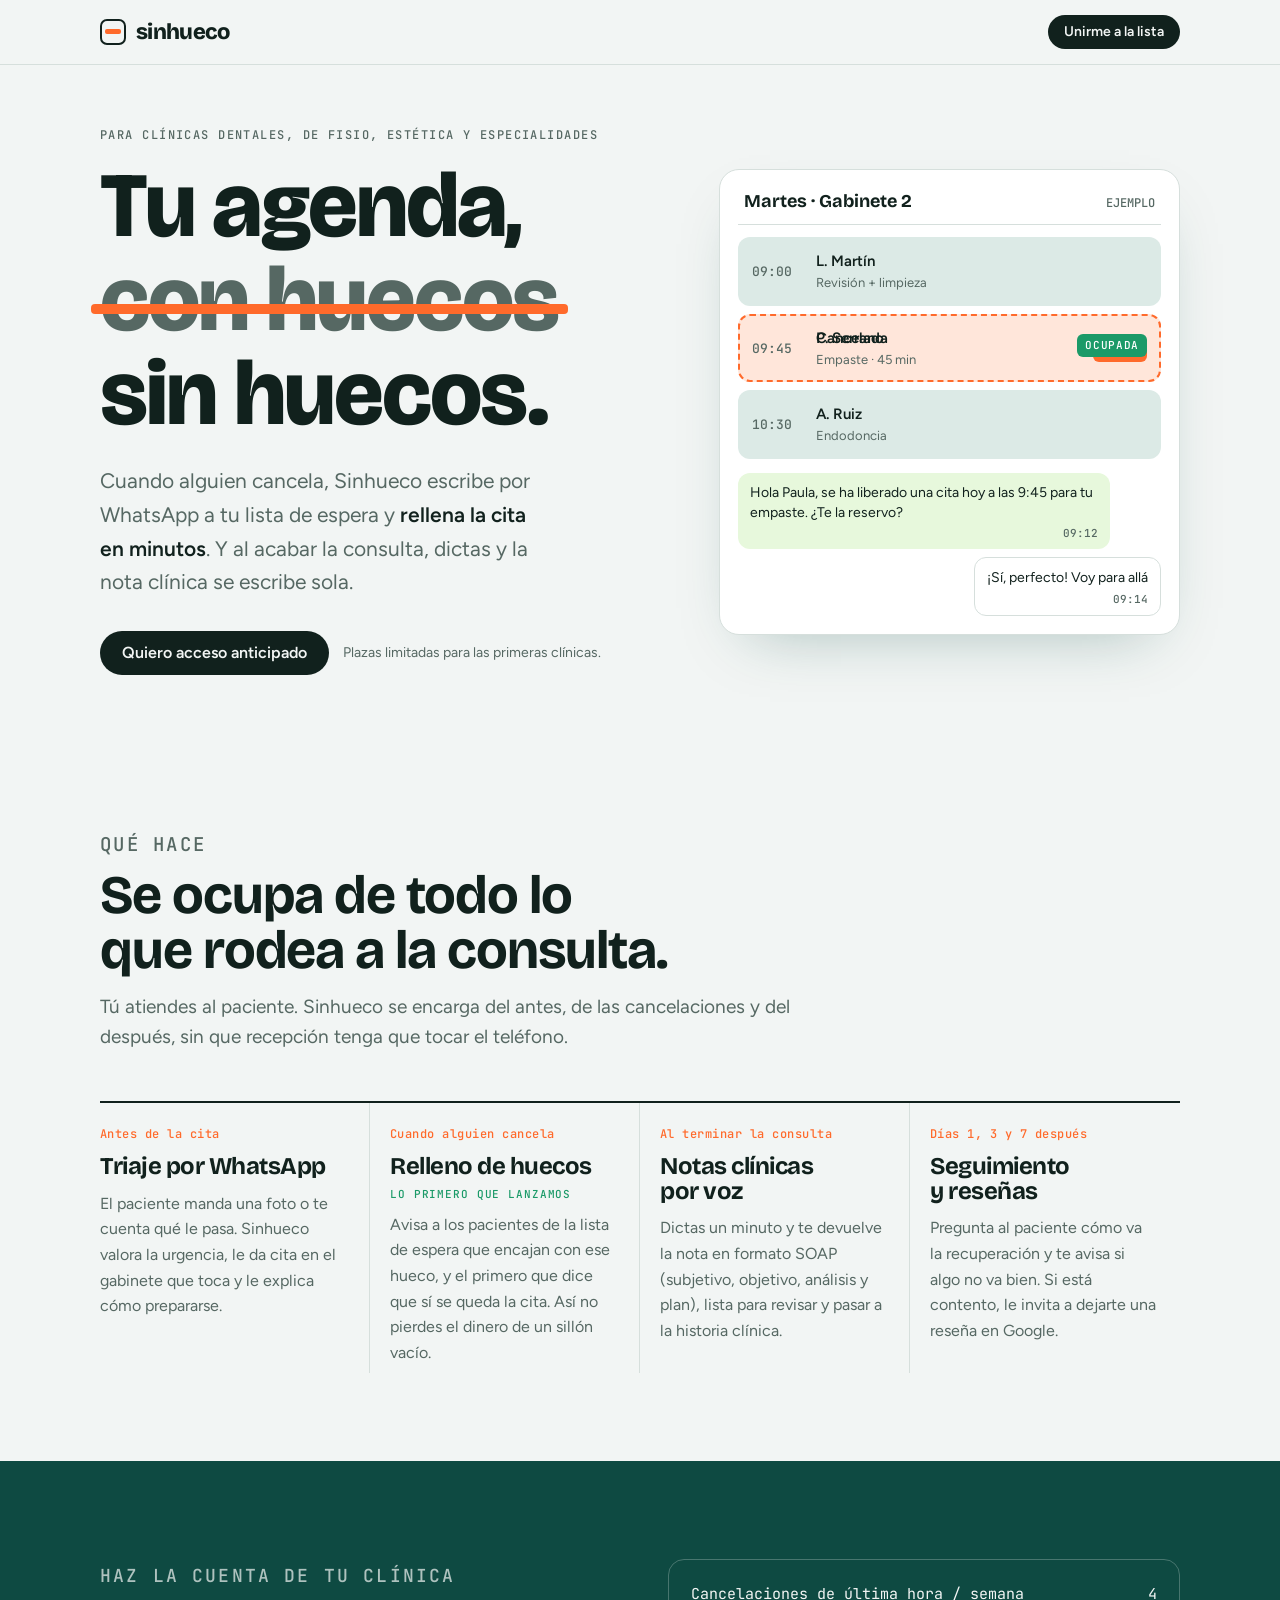
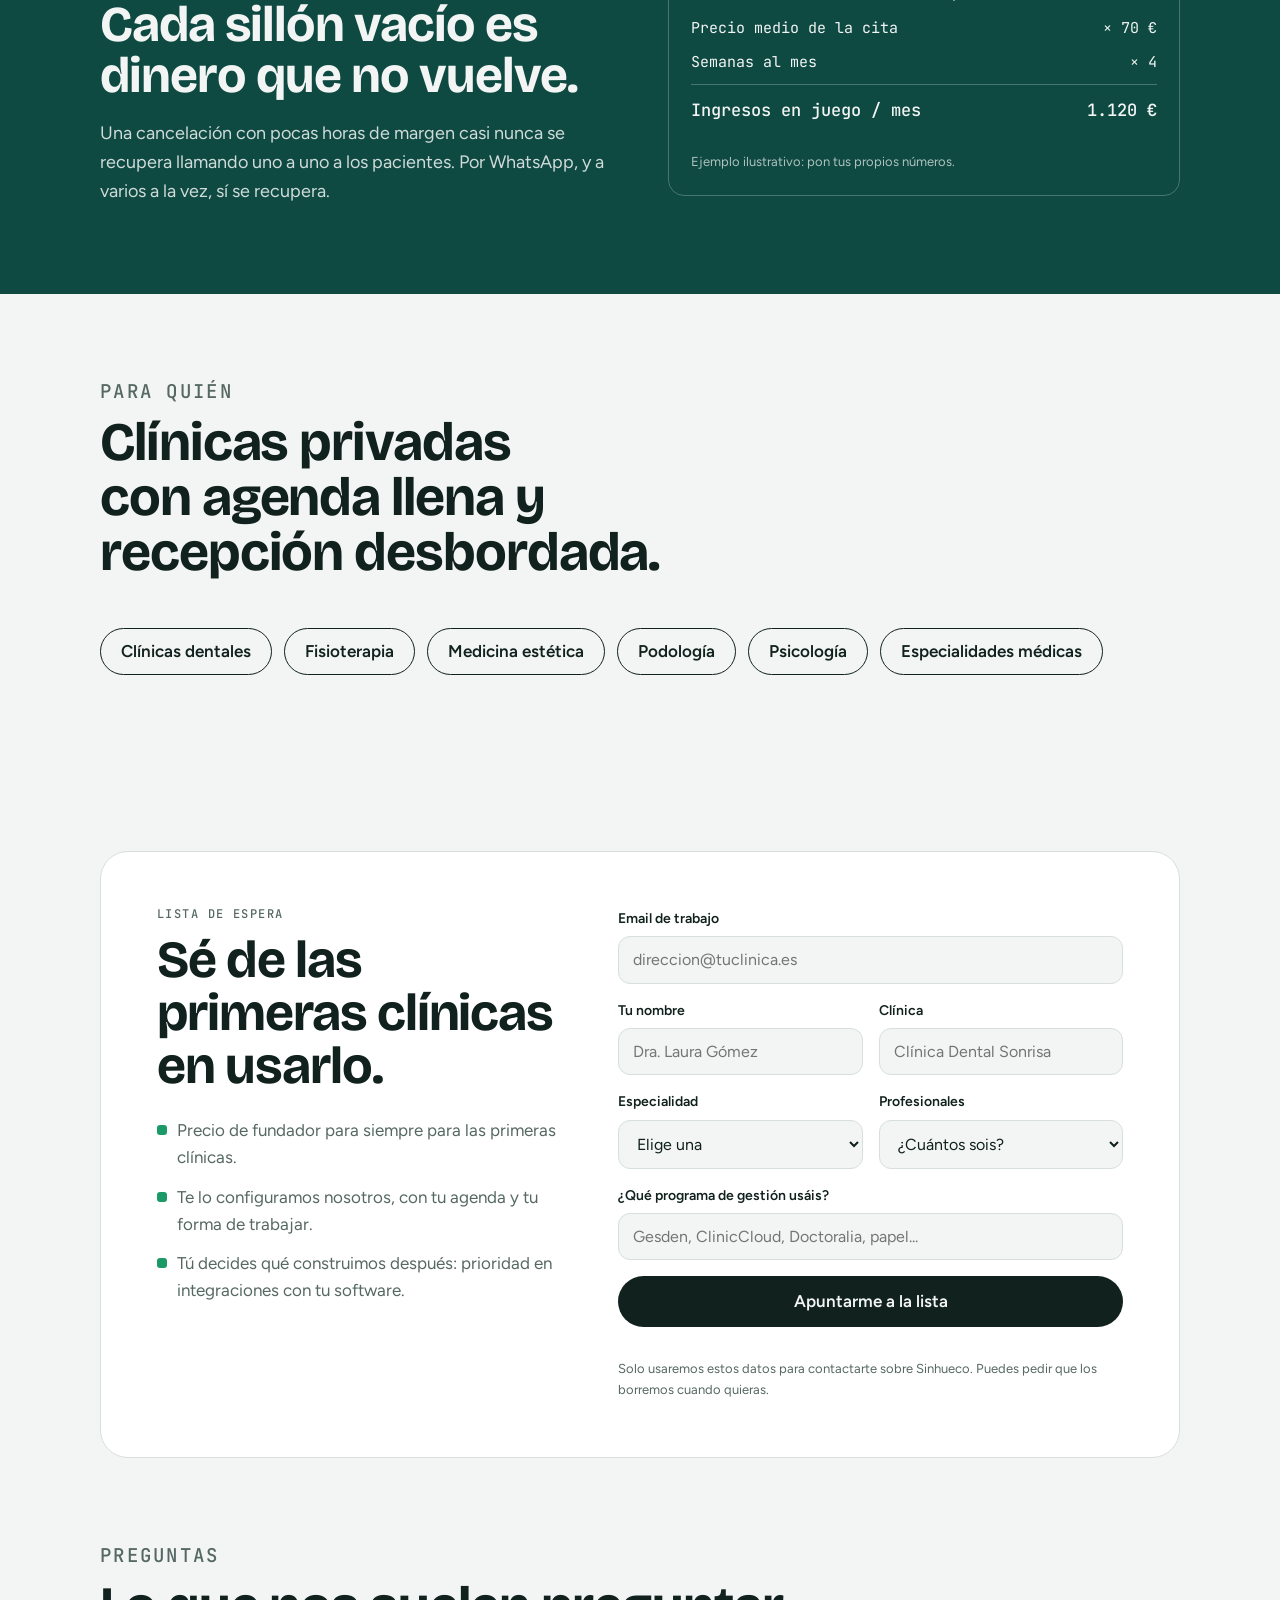
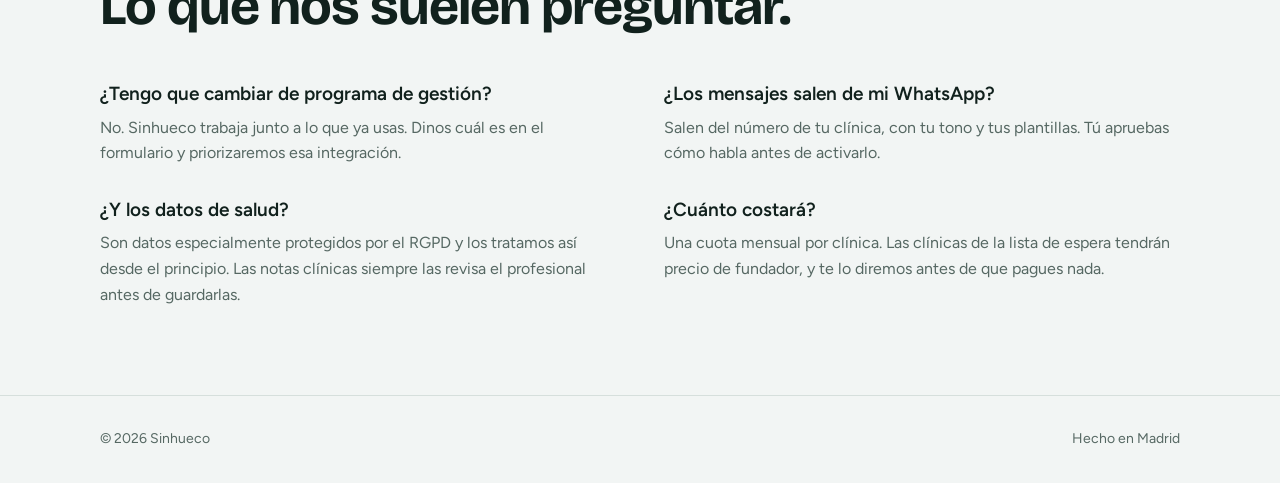
==== index.html @ fd7c1c38 "Landing de Sinhueco con lista de espera Co-Authored-By: Claude Opus 5 <noreply@anthropic.com>" ====
<!doctype html>
<html lang="es">
<head>
<meta charset="utf-8">
<meta name="viewport" content="width=device-width, initial-scale=1, viewport-fit=cover">
<title>Sinhueco</title>
<meta name="description" content="Sinhueco rellena las cancelaciones de tu clínica por WhatsApp, escribe tus notas clínicas por voz y se ocupa del seguimiento. Únete a la lista de espera.">
<link rel="preconnect" href="https://fonts.googleapis.com">
<link rel="preconnect" href="https://fonts.gstatic.com" crossorigin>
<link rel="stylesheet" href="https://fonts.googleapis.com/css2?family=Bricolage+Grotesque:opsz,wght@12..96,500;12..96,700;12..96,800&family=Figtree:wght@400;500;600&family=JetBrains+Mono:wght@500&display=swap">
<style>
:root{
  --ground:#F2F5F4; --surface:#FFFFFF; --ink:#11211D; --muted:#566863; --line:#D6DFDC;
  --petrol:#0E4A42; --petrol-soft:#DCEAE6; --hole:#FF6A2B; --hole-soft:#FFE6DA; --fill:#1B9A68; --fill-soft:#D9F2E6;
  --wa:#E7F8DC;
  --display:"Bricolage Grotesque", "Arial Narrow", system-ui, sans-serif;
  --body:"Figtree", system-ui, -apple-system, "Segoe UI", sans-serif;
  --mono:"JetBrains Mono", ui-monospace, Consolas, monospace;
  color-scheme:light;
}
@media (prefers-color-scheme:dark){
  :root:not([data-theme="light"]){
    --ground:#0C1614; --surface:#13211E; --ink:#E6EFEC; --muted:#93A8A2; --line:#24372F;
    --petrol:#7FD1BF; --petrol-soft:#16332D; --hole:#FF8450; --hole-soft:#3A2016; --fill:#45C98F; --fill-soft:#123325; --wa:#1D3326;
    color-scheme:dark;
  }
}
:root[data-theme="dark"]{
  --ground:#0C1614; --surface:#13211E; --ink:#E6EFEC; --muted:#93A8A2; --line:#24372F;
  --petrol:#7FD1BF; --petrol-soft:#16332D; --hole:#FF8450; --hole-soft:#3A2016; --fill:#45C98F; --fill-soft:#123325; --wa:#1D3326;
  color-scheme:dark;
}
*{box-sizing:border-box}
html{scroll-behavior:smooth}
body{margin:0;background:var(--ground);color:var(--ink);font:400 17px/1.6 var(--body);-webkit-font-smoothing:antialiased}
.wrap{max-width:1120px;margin:0 auto;padding-inline:20px}
a{color:inherit}
h1,h2,h3{font-family:var(--display);line-height:1.02;margin:0;text-wrap:balance;letter-spacing:-.02em}
p{margin:0}
.eyebrow{font:500 12px/1 var(--mono);letter-spacing:.12em;text-transform:uppercase;color:var(--muted)}

/* nav */
nav{position:sticky;top:env(safe-area-inset-top,0px);z-index:10;background:color-mix(in srgb,var(--ground) 88%,transparent);backdrop-filter:blur(10px);border-bottom:1px solid var(--line)}
nav .wrap{display:flex;align-items:center;justify-content:space-between;height:64px}
.logo{display:flex;align-items:center;gap:10px;font:800 22px/1 var(--display);letter-spacing:-.03em;text-decoration:none}
.logo-mark{width:26px;height:26px;border-radius:7px;border:2.5px solid var(--ink);position:relative}
.logo-mark::after{content:"";position:absolute;left:3px;right:3px;top:8px;height:5px;border-radius:2px;background:var(--hole)}
.btn{display:inline-flex;align-items:center;justify-content:center;gap:8px;font:600 16px/1 var(--body);padding:14px 22px;border-radius:999px;border:0;cursor:pointer;text-decoration:none;background:var(--ink);color:var(--ground);transition:transform .15s ease}
.btn:hover{transform:translateY(-1px)}
.btn:focus-visible,input:focus-visible,select:focus-visible{outline:3px solid var(--hole);outline-offset:2px}
.btn-sm{padding:10px 16px;font-size:14px}

/* hero */
.hero{padding-block:64px 72px}
.hero .wrap{display:grid;grid-template-columns:1.1fr .9fr;gap:56px;align-items:center}
.hero h1{font-size:clamp(46px,7.4vw,92px);font-weight:800}
.hero h1 .strike{position:relative;color:var(--muted);white-space:nowrap}
.hero h1 .strike::after{content:"";position:absolute;left:-2%;right:-2%;top:54%;height:.11em;background:var(--hole);border-radius:4px;transform-origin:left;animation:strike .6s .5s ease-out both}
@keyframes strike{from{transform:scaleX(0)}to{transform:scaleX(1)}}
.lede{font-size:clamp(18px,2vw,21px);color:var(--muted);max-width:34ch;margin-top:24px}
.lede strong{color:var(--ink);font-weight:600}
.hero-cta{display:flex;flex-wrap:wrap;gap:14px;align-items:center;margin-top:32px}
.hero-note{font-size:14px;color:var(--muted)}

/* agenda demo */
.agenda{background:var(--surface);border:1px solid var(--line);border-radius:20px;padding:18px;box-shadow:0 24px 60px -30px rgba(14,74,66,.35)}
.agenda-head{display:flex;justify-content:space-between;align-items:baseline;padding:4px 6px 14px;border-bottom:1px solid var(--line)}
.agenda-head b{font:700 18px/1 var(--display)}
.agenda-head span{font:500 12px/1 var(--mono);color:var(--muted)}
.slots{list-style:none;margin:12px 0 0;padding:0;display:grid;gap:8px}
.slot{display:grid;grid-template-columns:52px 1fr auto;gap:12px;align-items:center;padding:12px 14px;border-radius:12px;background:var(--petrol-soft)}
.slot time{font:500 13px/1 var(--mono);color:var(--muted);font-variant-numeric:tabular-nums}
.slot .who{font-weight:600;font-size:15px}
.slot .what{font-size:13px;color:var(--muted)}
.tag{font:500 11px/1 var(--mono);letter-spacing:.06em;text-transform:uppercase;padding:6px 8px;border-radius:6px}
.slot.hole{background:var(--hole-soft);outline:2px dashed var(--hole);outline-offset:-2px;animation:hole 6s infinite}
.slot.hole .tag{background:var(--hole);color:#fff}
.slot.hole .filled-in{display:none}
@keyframes hole{0%,55%{background:var(--hole-soft);outline-color:var(--hole)}62%,100%{background:var(--fill-soft);outline-color:transparent}}
.wa{margin-top:14px;display:grid;gap:8px}
.bubble{max-width:88%;padding:10px 12px;border-radius:12px;font-size:14px;line-height:1.4;background:var(--wa);animation:pop 6s infinite both}
.bubble small{display:block;font:500 11px/1 var(--mono);color:var(--muted);margin-top:6px;text-align:right}
.bubble.them{justify-self:end;background:var(--surface);border:1px solid var(--line)}
.bubble:nth-child(1){animation-name:pop1}
.bubble:nth-child(2){animation-name:pop2}
@keyframes pop1{0%,12%{opacity:.25;transform:translateY(6px)}20%,100%{opacity:1;transform:none}}
@keyframes pop2{0%,38%{opacity:.25;transform:translateY(6px)}46%,100%{opacity:1;transform:none}}
.status-swap{position:relative;display:inline-block}
.status-swap .a,.status-swap .b{animation:swapA 6s infinite}
.status-swap .b{position:absolute;right:0;top:0;animation-name:swapB;background:var(--fill)!important}
@keyframes swapA{0%,58%{opacity:1}62%,100%{opacity:0}}
@keyframes swapB{0%,58%{opacity:0}62%,100%{opacity:1}}
.name-swap{position:relative;display:block}
.name-swap .a,.name-swap .b{animation:swapA 6s infinite}
.name-swap .b{position:absolute;left:0;top:0;animation-name:swapB}

/* sections */
section{padding-block:88px}
.sec-head{display:grid;gap:14px;max-width:720px;margin-bottom:48px}
.sec-head h2{font-size:clamp(34px,4.6vw,54px);font-weight:700}
.sec-head p{color:var(--muted);font-size:19px}

.journey{display:grid;grid-template-columns:repeat(4,1fr);gap:0;border-top:2px solid var(--ink)}
.step{padding:24px 24px 8px 0;display:grid;gap:12px;align-content:start;border-right:1px solid var(--line);padding-left:20px}
.step:first-child{padding-left:0}
.step:last-child{border-right:0}
.step .when{font:500 12px/1.3 var(--mono);color:var(--hole);letter-spacing:.04em}
.step h3{font-size:24px;font-weight:700}
.step p{color:var(--muted);font-size:16px}
.step.star h3::after{content:"Lo primero que lanzamos";display:block;margin-top:10px;font:500 11px/1 var(--mono);letter-spacing:.08em;text-transform:uppercase;color:var(--fill)}

.band{background:var(--petrol);color:var(--ground)}
@media (prefers-color-scheme:dark){:root:not([data-theme="light"]) .band{background:var(--petrol-soft);color:var(--ink)}}
:root[data-theme="dark"] .band{background:var(--petrol-soft);color:var(--ink)}
.band .wrap{display:grid;grid-template-columns:1fr 1fr;gap:56px;align-items:center}
.band h2{font-size:clamp(32px,4.2vw,50px)}
.band p{opacity:.85;font-size:18px;margin-top:18px;max-width:44ch}
.sum{font-family:var(--mono);font-size:15px;border:1px solid color-mix(in srgb,currentColor 25%,transparent);border-radius:16px;padding:22px;display:grid;gap:10px}
.sum div{display:flex;justify-content:space-between;gap:16px;font-variant-numeric:tabular-nums}
.sum .total{border-top:1px solid color-mix(in srgb,currentColor 25%,transparent);padding-top:12px;font-weight:500;font-size:17px}
.sum .note{font-family:var(--body);font-size:13px;opacity:.7}

.who-grid{display:flex;flex-wrap:wrap;gap:12px}
.chip{font:600 17px/1 var(--body);padding:14px 20px;border-radius:999px;border:1.5px solid var(--ink)}

/* waitlist */
.wl{background:var(--surface);border:1px solid var(--line);border-radius:28px;padding:clamp(24px,5vw,56px);display:grid;grid-template-columns:.9fr 1.1fr;gap:48px}
.wl h2{font-size:clamp(34px,4.4vw,52px)}
.wl .perks{list-style:none;padding:0;margin:24px 0 0;display:grid;gap:12px;color:var(--muted)}
.wl .perks li{display:flex;gap:10px}
.wl .perks li::before{content:"";flex:none;width:10px;height:10px;margin-top:8px;border-radius:3px;background:var(--fill)}
form{display:grid;grid-template-columns:1fr 1fr;gap:16px}
.field{display:grid;gap:6px}
.field.full{grid-column:1/-1}
label{font-size:14px;font-weight:600}
input,select{font:400 16px/1.2 var(--body);color:var(--ink);background:var(--ground);border:1.5px solid var(--line);border-radius:12px;padding:13px 14px;width:100%}
input:focus,select:focus{border-color:var(--petrol)}
.hp{position:absolute;left:-9999px}
form .btn{grid-column:1/-1;padding-block:17px;font-size:17px}
.legal{grid-column:1/-1;font-size:13px;color:var(--muted)}
.msg{grid-column:1/-1;font-size:15px;font-weight:500}
.msg.ok{color:var(--fill)} .msg.err{color:var(--hole)}
.done{display:grid;gap:12px;align-content:center}
.done h3{font-size:32px}

.faq{display:grid;grid-template-columns:repeat(2,1fr);gap:32px 48px}
.faq h3{font:600 19px/1.3 var(--body);letter-spacing:0;margin-bottom:8px}
.faq p{color:var(--muted);font-size:16px}

footer{border-top:1px solid var(--line);padding-block:32px;color:var(--muted);font-size:14px}
footer .wrap{display:flex;justify-content:space-between;flex-wrap:wrap;gap:12px}

@media (max-width:900px){
  .hero .wrap,.band .wrap,.wl{grid-template-columns:1fr}
  .journey{grid-template-columns:1fr 1fr}
  .step{border-right:0;border-bottom:1px solid var(--line);padding:24px 16px 24px 0}
  .step:first-child{padding-left:0}
  .step{padding-left:0}
  .faq{grid-template-columns:1fr}
}
@media (max-width:560px){
  .journey{grid-template-columns:1fr}
  form{grid-template-columns:1fr}
  section{padding-block:64px}
  .hero{padding-block:40px 56px}
  nav .btn-sm{display:none}
}
@media (prefers-reduced-motion:reduce){*,*::before,*::after{animation:none!important;transition:none!important}}
</style>
</head>
<body>

<nav>
  <div class="wrap">
    <a class="logo" href="#"><span class="logo-mark" aria-hidden="true"></span>sinhueco</a>
    <a class="btn btn-sm" href="#lista">Unirme a la lista</a>
  </div>
</nav>

<header class="hero">
  <div class="wrap">
    <div>
      <p class="eyebrow">Para clínicas dentales, de fisio, estética y especialidades</p>
      <h1 style="margin-top:18px">Tu agenda, <span class="strike">con huecos</span> sin huecos.</h1>
      <p class="lede">Cuando alguien cancela, Sinhueco escribe por WhatsApp a tu lista de espera y <strong>rellena la cita en minutos</strong>. Y al acabar la consulta, dictas y la nota clínica se escribe sola.</p>
      <div class="hero-cta">
        <a class="btn" href="#lista">Quiero acceso anticipado</a>
        <span class="hero-note">Plazas limitadas para las primeras clínicas.</span>
      </div>
    </div>

    <div class="agenda" aria-label="Ejemplo: una cancelación rellenada por WhatsApp">
      <div class="agenda-head"><b>Martes · Gabinete 2</b><span>EJEMPLO</span></div>
      <ul class="slots">
        <li class="slot"><time>09:00</time><div><div class="who">L. Martín</div><div class="what">Revisión + limpieza</div></div><span></span></li>
        <li class="slot hole"><time>09:45</time>
          <div><div class="who name-swap"><span class="a">Cancelada</span><span class="b">P. Serrano</span></div><div class="what">Empaste · 45 min</div></div>
          <span class="status-swap"><span class="tag a">Hueco</span><span class="tag b" style="color:#fff">Ocupada</span></span>
        </li>
        <li class="slot"><time>10:30</time><div><div class="who">A. Ruiz</div><div class="what">Endodoncia</div></div><span></span></li>
      </ul>
      <div class="wa">
        <div class="bubble">Hola Paula, se ha liberado una cita hoy a las 9:45 para tu empaste. ¿Te la reservo?<small>09:12</small></div>
        <div class="bubble them">¡Sí, perfecto! Voy para allá<small>09:14</small></div>
      </div>
    </div>
  </div>
</header>

<section id="como">
  <div class="wrap">
    <div class="sec-head">
      <p class="eyebrow">Qué hace</p>
      <h2>Se ocupa de todo lo que rodea a la consulta.</h2>
      <p>Tú atiendes al paciente. Sinhueco se encarga del antes, de las cancelaciones y del después, sin que recepción tenga que tocar el teléfono.</p>
    </div>
    <div class="journey">
      <div class="step">
        <span class="when">Antes de la cita</span>
        <h3>Triaje por WhatsApp</h3>
        <p>El paciente manda una foto o te cuenta qué le pasa. Sinhueco valora la urgencia, le da cita en el gabinete que toca y le explica cómo prepararse.</p>
      </div>
      <div class="step star">
        <span class="when">Cuando alguien cancela</span>
        <h3>Relleno de huecos</h3>
        <p>Avisa a los pacientes de la lista de espera que encajan con ese hueco, y el primero que dice que sí se queda la cita. Así no pierdes el dinero de un sillón vacío.</p>
      </div>
      <div class="step">
        <span class="when">Al terminar la consulta</span>
        <h3>Notas clínicas por voz</h3>
        <p>Dictas un minuto y te devuelve la nota en formato SOAP (subjetivo, objetivo, análisis y plan), lista para revisar y pasar a la historia clínica.</p>
      </div>
      <div class="step">
        <span class="when">Días 1, 3 y 7 después</span>
        <h3>Seguimiento y reseñas</h3>
        <p>Pregunta al paciente cómo va la recuperación y te avisa si algo no va bien. Si está contento, le invita a dejarte una reseña en Google.</p>
      </div>
    </div>
  </div>
</section>

<section class="band">
  <div class="wrap">
    <div>
      <p class="eyebrow" style="color:inherit;opacity:.7">Haz la cuenta de tu clínica</p>
      <h2 style="margin-top:14px">Cada sillón vacío es dinero que no vuelve.</h2>
      <p>Una cancelación con pocas horas de margen casi nunca se recupera llamando uno a uno a los pacientes. Por WhatsApp, y a varios a la vez, sí se recupera.</p>
    </div>
    <div class="sum" aria-label="Ejemplo de cálculo">
      <div><span>Cancelaciones de última hora / semana</span><span>4</span></div>
      <div><span>Precio medio de la cita</span><span>× 70 €</span></div>
      <div><span>Semanas al mes</span><span>× 4</span></div>
      <div class="total"><span>Ingresos en juego / mes</span><span>1.120 €</span></div>
      <p class="note">Ejemplo ilustrativo: pon tus propios números.</p>
    </div>
  </div>
</section>

<section>
  <div class="wrap">
    <div class="sec-head">
      <p class="eyebrow">Para quién</p>
      <h2>Clínicas privadas con agenda llena y recepción desbordada.</h2>
    </div>
    <div class="who-grid">
      <span class="chip">Clínicas dentales</span>
      <span class="chip">Fisioterapia</span>
      <span class="chip">Medicina estética</span>
      <span class="chip">Podología</span>
      <span class="chip">Psicología</span>
      <span class="chip">Especialidades médicas</span>
    </div>
  </div>
</section>

<section id="lista">
  <div class="wrap">
    <div class="wl">
      <div>
        <p class="eyebrow">Lista de espera</p>
        <h2 style="margin-top:14px">Sé de las primeras clínicas en usarlo.</h2>
        <ul class="perks">
          <li>Precio de fundador para siempre para las primeras clínicas.</li>
          <li>Te lo configuramos nosotros, con tu agenda y tu forma de trabajar.</li>
          <li>Tú decides qué construimos después: prioridad en integraciones con tu software.</li>
        </ul>
      </div>

      <div id="wl-box">
        <form id="wl-form" novalidate>
          <div class="field full">
            <label for="email">Email de trabajo</label>
            <input id="email" name="email" type="email" autocomplete="email" required placeholder="direccion@tuclinica.es">
          </div>
          <div class="field">
            <label for="nombre">Tu nombre</label>
            <input id="nombre" name="nombre" autocomplete="name" required placeholder="Dra. Laura Gómez">
          </div>
          <div class="field">
            <label for="clinica">Clínica</label>
            <input id="clinica" name="clinica" autocomplete="organization" required placeholder="Clínica Dental Sonrisa">
          </div>
          <div class="field">
            <label for="tipo">Especialidad</label>
            <select id="tipo" name="tipo" required>
              <option value="">Elige una</option>
              <option>Dental</option><option>Fisioterapia</option><option>Medicina estética</option>
              <option>Podología</option><option>Psicología</option><option>Otra especialidad</option>
            </select>
          </div>
          <div class="field">
            <label for="profesionales">Profesionales</label>
            <select id="profesionales" name="profesionales">
              <option value="">¿Cuántos sois?</option>
              <option>1</option><option>2–4</option><option>5–10</option><option>Más de 10</option>
            </select>
          </div>
          <div class="field full">
            <label for="software">¿Qué programa de gestión usáis?</label>
            <input id="software" name="software" placeholder="Gesden, ClinicCloud, Doctoralia, papel...">
          </div>
          <input class="hp" type="text" name="_honey" tabindex="-1" autocomplete="off" aria-hidden="true">
          <button class="btn" type="submit" id="wl-btn">Apuntarme a la lista</button>
          <p class="msg" id="wl-msg" role="status" aria-live="polite"></p>
          <p class="legal">Solo usaremos estos datos para contactarte sobre Sinhueco. Puedes pedir que los borremos cuando quieras.</p>
        </form>
      </div>
    </div>
  </div>
</section>

<section style="padding-top:0">
  <div class="wrap">
    <div class="sec-head"><p class="eyebrow">Preguntas</p><h2>Lo que nos suelen preguntar.</h2></div>
    <div class="faq">
      <div><h3>¿Tengo que cambiar de programa de gestión?</h3><p>No. Sinhueco trabaja junto a lo que ya usas. Dinos cuál es en el formulario y priorizaremos esa integración.</p></div>
      <div><h3>¿Los mensajes salen de mi WhatsApp?</h3><p>Salen del número de tu clínica, con tu tono y tus plantillas. Tú apruebas cómo habla antes de activarlo.</p></div>
      <div><h3>¿Y los datos de salud?</h3><p>Son datos especialmente protegidos por el RGPD y los tratamos así desde el principio. Las notas clínicas siempre las revisa el profesional antes de guardarlas.</p></div>
      <div><h3>¿Cuánto costará?</h3><p>Una cuota mensual por clínica. Las clínicas de la lista de espera tendrán precio de fundador, y te lo diremos antes de que pagues nada.</p></div>
    </div>
  </div>
</section>

<footer>
  <div class="wrap">
    <span>© 2026 Sinhueco</span>
    <span>Hecho en Madrid</span>
  </div>
</footer>

<script>
(function(){
  var ENDPOINT = "https://formsubmit.co/ajax/diegoarchilla@gmail.com";
  var form = document.getElementById("wl-form");
  var msg = document.getElementById("wl-msg");
  var btn = document.getElementById("wl-btn");
  form.addEventListener("submit", function(e){
    e.preventDefault();
    msg.className = "msg"; msg.textContent = "";
    var email = form.email.value.trim();
    if (!/^[^\s@]+@[^\s@]+\.[^\s@]+$/.test(email)) { msg.className="msg err"; msg.textContent="Revisa el email: parece que le falta algo."; form.email.focus(); return; }
    if (!form.nombre.value.trim() || !form.clinica.value.trim() || !form.tipo.value) { msg.className="msg err"; msg.textContent="Rellena tu nombre, la clínica y la especialidad."; return; }
    if (form._honey.value) return;
    btn.disabled = true; btn.textContent = "Enviando…";
    var data = {
      email: email, nombre: form.nombre.value.trim(), clinica: form.clinica.value.trim(),
      tipo: form.tipo.value, profesionales: form.profesionales.value, software: form.software.value.trim(),
      _subject: "Sinhueco · nueva clínica en la lista: " + form.clinica.value.trim(),
      _template: "table", _captcha: "false"
    };
    fetch(ENDPOINT, {method:"POST", headers:{"Content-Type":"application/json","Accept":"application/json"}, body: JSON.stringify(data)})
      .then(function(r){ return r.json().then(function(j){ if(!r.ok || j.success === "false" || j.success === false) throw new Error(j.message||"error"); }); })
      .then(function(){
        document.getElementById("wl-box").innerHTML =
          '<div class="done"><p class="eyebrow">Estás dentro</p><h3>Gracias, ' + escapeHtml(data.nombre.split(" ")[0]) + '.</h3>' +
          '<p style="color:var(--muted)">Hemos apuntado a ' + escapeHtml(data.clinica) + '. Te escribiremos a ' + escapeHtml(email) + ' antes de abrir las plazas.</p></div>';
      })
      .catch(function(){
        btn.disabled = false; btn.textContent = "Apuntarme a la lista";
        msg.className = "msg err"; msg.textContent = "No se ha podido enviar. Vuelve a intentarlo en un momento.";
      });
  });
  function escapeHtml(s){ return s.replace(/[&<>"']/g, function(c){ return {"&":"&amp;","<":"&lt;",">":"&gt;",'"':"&quot;","'":"&#39;"}[c]; }); }
})();
</script>
</body>
</html>
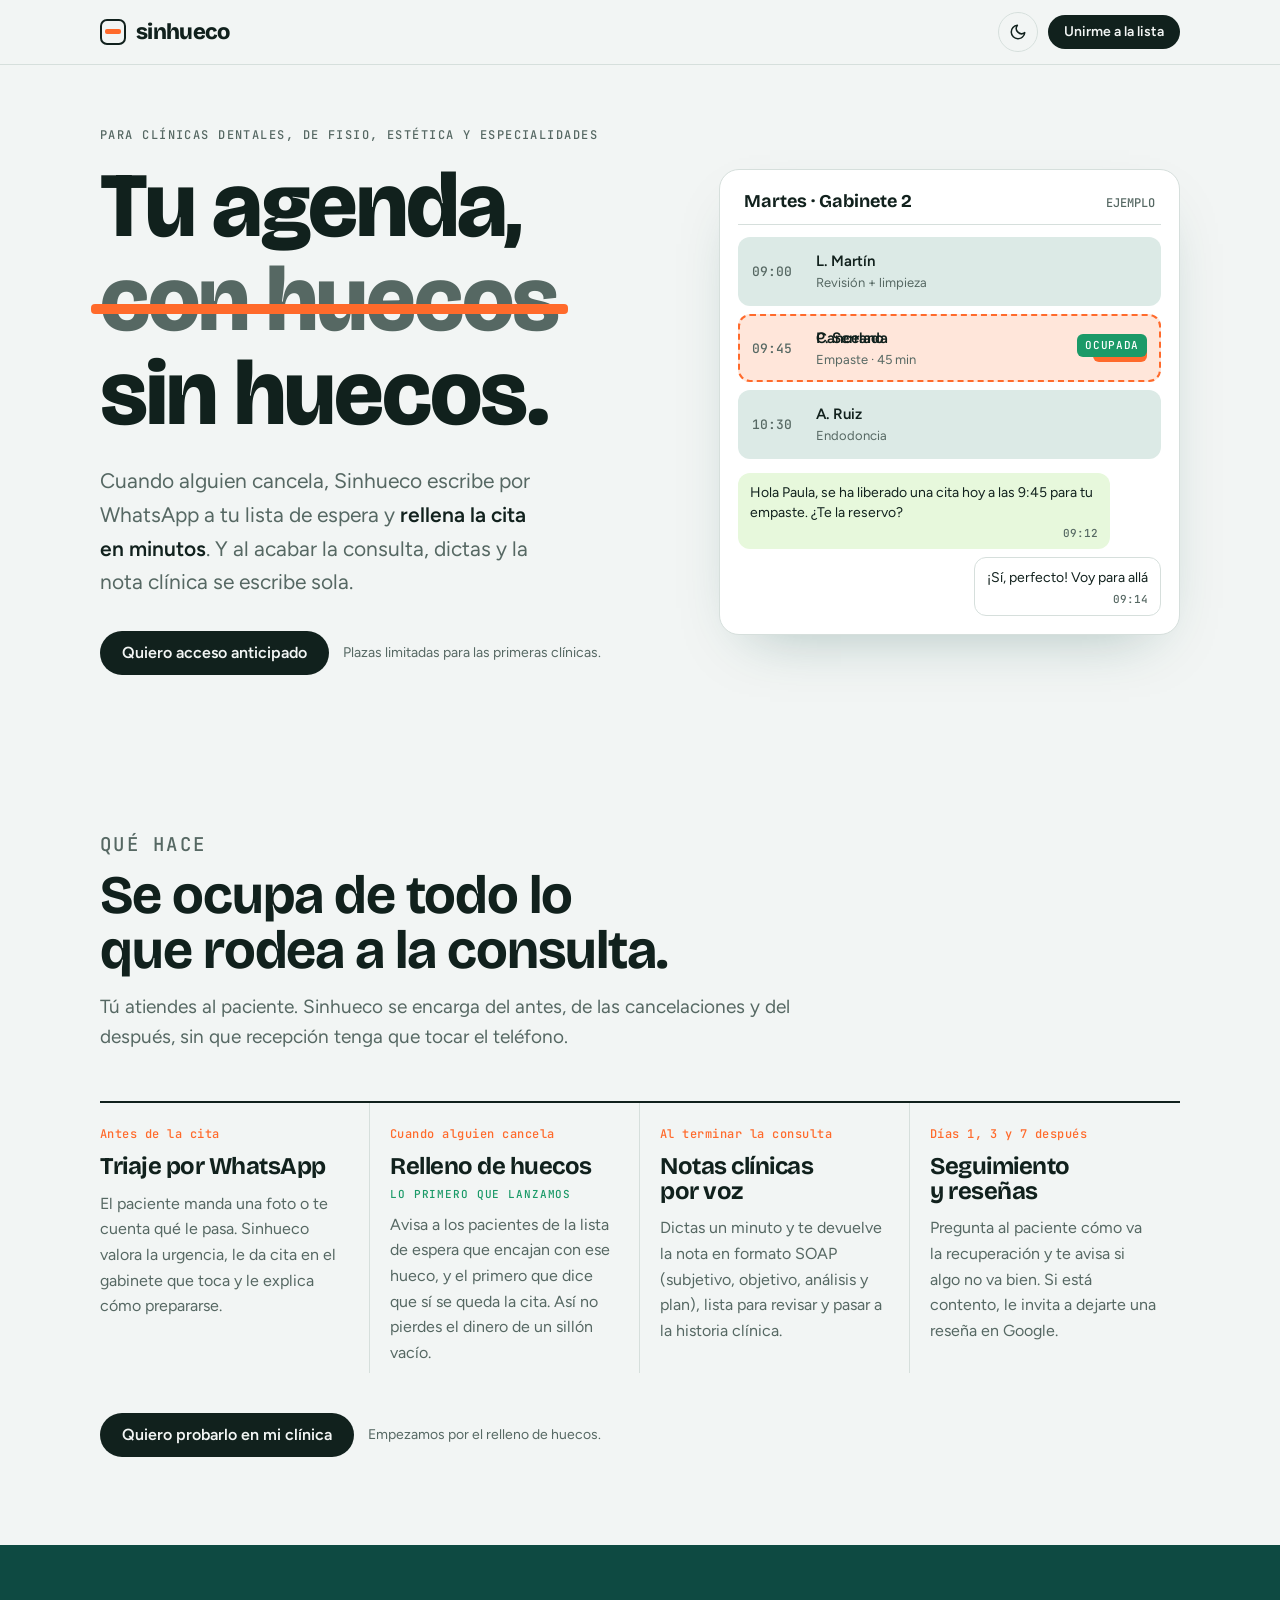
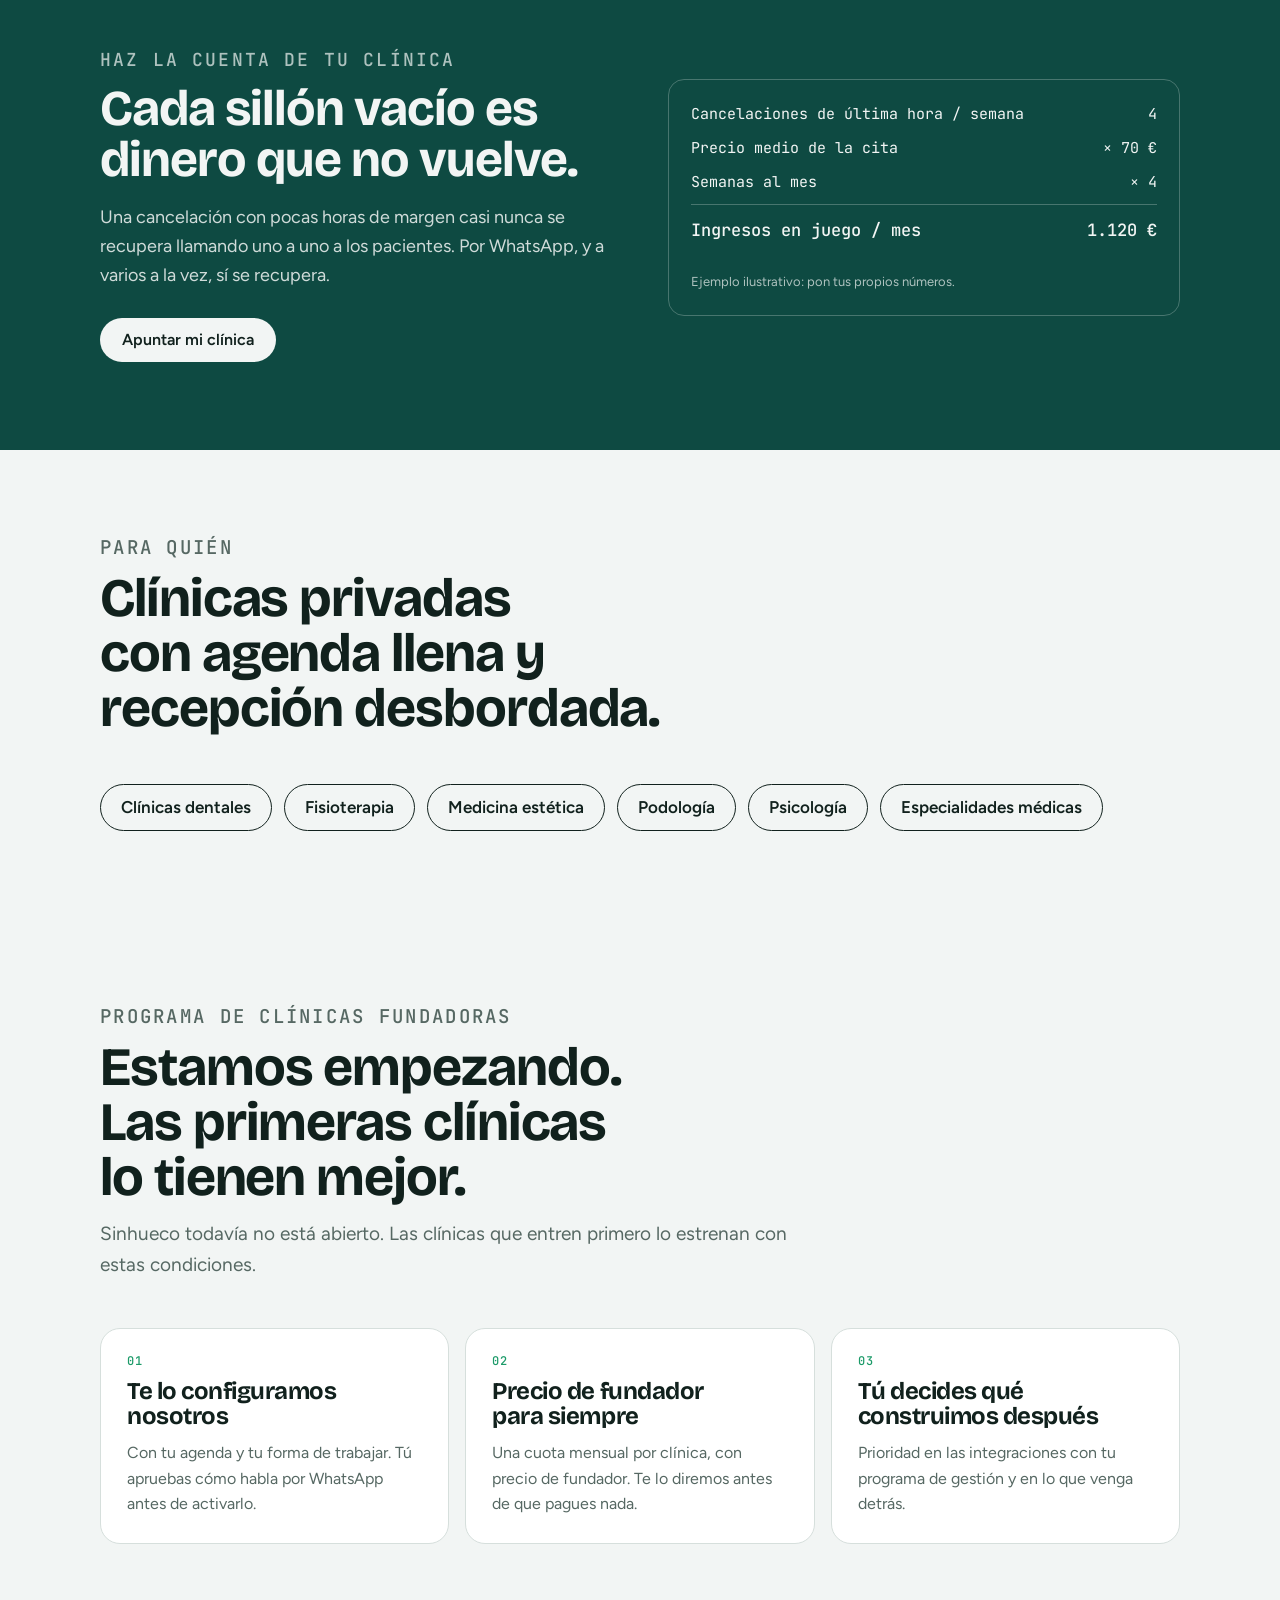
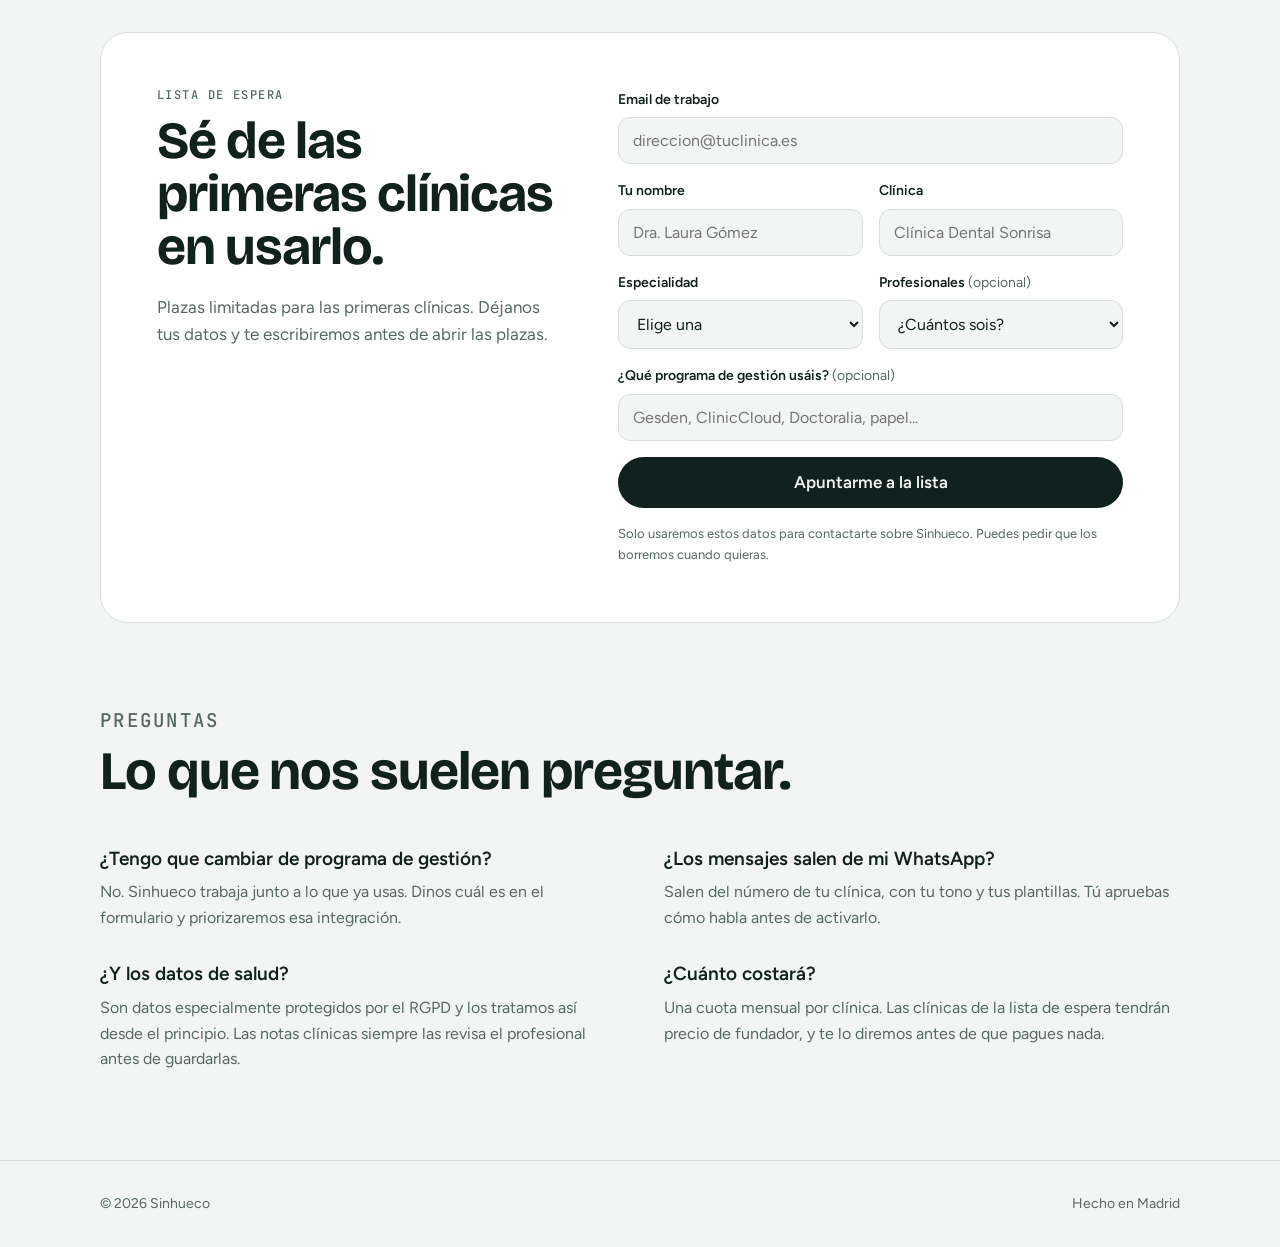
==== commit 29b3d605: "Pulir la landing: accesibilidad, formulario, tema y SEO - Aparición al hacer scroll con Intersection" ====
--- a/index.html
+++ b/index.html
@@ -1,54 +1,112 @@
 <!doctype html>
-<html lang="es">
+<html lang="es-ES">
 <head>
 <meta charset="utf-8">
 <meta name="viewport" content="width=device-width, initial-scale=1, viewport-fit=cover">
-<title>Sinhueco</title>
+<title>Sinhueco · Rellena las cancelaciones de tu clínica por WhatsApp</title>
 <meta name="description" content="Sinhueco rellena las cancelaciones de tu clínica por WhatsApp, escribe tus notas clínicas por voz y se ocupa del seguimiento. Únete a la lista de espera.">
+<link rel="canonical" href="https://sinhueco.vercel.app/">
+<link rel="alternate" hreflang="es-ES" href="https://sinhueco.vercel.app/">
+<link rel="alternate" hreflang="x-default" href="https://sinhueco.vercel.app/">
+<meta property="og:type" content="website">
+<meta property="og:site_name" content="Sinhueco">
+<meta property="og:locale" content="es_ES">
+<meta property="og:url" content="https://sinhueco.vercel.app/">
+<meta property="og:title" content="Sinhueco · Tu agenda, sin huecos">
+<meta property="og:description" content="Cuando alguien cancela, Sinhueco escribe por WhatsApp a tu lista de espera y rellena la cita en minutos. Para clínicas privadas.">
+<meta name="twitter:card" content="summary">
+<meta name="twitter:title" content="Sinhueco · Tu agenda, sin huecos">
+<meta name="twitter:description" content="Cuando alguien cancela, Sinhueco escribe por WhatsApp a tu lista de espera y rellena la cita en minutos. Para clínicas privadas.">
+<meta name="theme-color" content="#F2F5F4" media="(prefers-color-scheme: light)">
+<meta name="theme-color" content="#0C1614" media="(prefers-color-scheme: dark)">
+<link rel="icon" type="image/svg+xml" href="data:image/svg+xml,%3Csvg xmlns='http://www.w3.org/2000/svg' viewBox='0 0 32 32'%3E%3Crect x='3' y='3' width='26' height='26' rx='7.5' fill='%23F2F5F4' stroke='%2311211D' stroke-width='3'/%3E%3Crect x='8' y='11' width='16' height='5.5' rx='2' fill='%23FF6A2B'/%3E%3C/svg%3E">
+<script>try{var t=localStorage.getItem("sinhueco-theme");if(t==="dark"||t==="light")document.documentElement.setAttribute("data-theme",t)}catch(e){}</script>
 <link rel="preconnect" href="https://fonts.googleapis.com">
 <link rel="preconnect" href="https://fonts.gstatic.com" crossorigin>
 <link rel="stylesheet" href="https://fonts.googleapis.com/css2?family=Bricolage+Grotesque:opsz,wght@12..96,500;12..96,700;12..96,800&family=Figtree:wght@400;500;600&family=JetBrains+Mono:wght@500&display=swap">
+<script type="application/ld+json">
+{
+  "@context": "https://schema.org",
+  "@graph": [
+    {
+      "@type": "Organization",
+      "@id": "https://sinhueco.vercel.app/#org",
+      "name": "Sinhueco",
+      "url": "https://sinhueco.vercel.app/"
+    },
+    {
+      "@type": "SoftwareApplication",
+      "name": "Sinhueco",
+      "url": "https://sinhueco.vercel.app/",
+      "applicationCategory": "BusinessApplication",
+      "operatingSystem": "Web",
+      "inLanguage": "es-ES",
+      "areaServed": "ES",
+      "description": "Automatizaciones con IA para clínicas privadas: relleno de citas canceladas por WhatsApp con la lista de espera, notas clínicas por voz y seguimiento de pacientes.",
+      "publisher": { "@id": "https://sinhueco.vercel.app/#org" }
+    }
+  ]
+}
+</script>
 <style>
 :root{
   --ground:#F2F5F4; --surface:#FFFFFF; --ink:#11211D; --muted:#566863; --line:#D6DFDC;
   --petrol:#0E4A42; --petrol-soft:#DCEAE6; --hole:#FF6A2B; --hole-soft:#FFE6DA; --fill:#1B9A68; --fill-soft:#D9F2E6;
-  --wa:#E7F8DC;
+  --wa:#E7F8DC; --err:#B8440F;
   --display:"Bricolage Grotesque", "Arial Narrow", system-ui, sans-serif;
   --body:"Figtree", system-ui, -apple-system, "Segoe UI", sans-serif;
   --mono:"JetBrains Mono", ui-monospace, Consolas, monospace;
+  --ease:cubic-bezier(.2,.7,.2,1);
   color-scheme:light;
 }
 @media (prefers-color-scheme:dark){
   :root:not([data-theme="light"]){
     --ground:#0C1614; --surface:#13211E; --ink:#E6EFEC; --muted:#93A8A2; --line:#24372F;
-    --petrol:#7FD1BF; --petrol-soft:#16332D; --hole:#FF8450; --hole-soft:#3A2016; --fill:#45C98F; --fill-soft:#123325; --wa:#1D3326;
+    --petrol:#7FD1BF; --petrol-soft:#16332D; --hole:#FF8450; --hole-soft:#3A2016; --fill:#45C98F; --fill-soft:#123325; --wa:#1D3326; --err:#FF9466;
     color-scheme:dark;
   }
 }
 :root[data-theme="dark"]{
   --ground:#0C1614; --surface:#13211E; --ink:#E6EFEC; --muted:#93A8A2; --line:#24372F;
-  --petrol:#7FD1BF; --petrol-soft:#16332D; --hole:#FF8450; --hole-soft:#3A2016; --fill:#45C98F; --fill-soft:#123325; --wa:#1D3326;
+  --petrol:#7FD1BF; --petrol-soft:#16332D; --hole:#FF8450; --hole-soft:#3A2016; --fill:#45C98F; --fill-soft:#123325; --wa:#1D3326; --err:#FF9466;
   color-scheme:dark;
 }
 *{box-sizing:border-box}
-html{scroll-behavior:smooth}
-body{margin:0;background:var(--ground);color:var(--ink);font:400 17px/1.6 var(--body);-webkit-font-smoothing:antialiased}
+@media (prefers-reduced-motion:no-preference){html{scroll-behavior:smooth}}
+body{margin:0;background:var(--ground);color:var(--ink);font:400 17px/1.6 var(--body);-webkit-font-smoothing:antialiased;overflow-x:clip}
 .wrap{max-width:1120px;margin:0 auto;padding-inline:20px}
 a{color:inherit}
 h1,h2,h3{font-family:var(--display);line-height:1.02;margin:0;text-wrap:balance;letter-spacing:-.02em}
 p{margin:0}
 .eyebrow{font:500 12px/1 var(--mono);letter-spacing:.12em;text-transform:uppercase;color:var(--muted)}
+:focus-visible{outline:3px solid var(--hole);outline-offset:3px}
 
 /* nav */
-nav{position:sticky;top:env(safe-area-inset-top,0px);z-index:10;background:color-mix(in srgb,var(--ground) 88%,transparent);backdrop-filter:blur(10px);border-bottom:1px solid var(--line)}
-nav .wrap{display:flex;align-items:center;justify-content:space-between;height:64px}
-.logo{display:flex;align-items:center;gap:10px;font:800 22px/1 var(--display);letter-spacing:-.03em;text-decoration:none}
-.logo-mark{width:26px;height:26px;border-radius:7px;border:2.5px solid var(--ink);position:relative}
-.logo-mark::after{content:"";position:absolute;left:3px;right:3px;top:8px;height:5px;border-radius:2px;background:var(--hole)}
-.btn{display:inline-flex;align-items:center;justify-content:center;gap:8px;font:600 16px/1 var(--body);padding:14px 22px;border-radius:999px;border:0;cursor:pointer;text-decoration:none;background:var(--ink);color:var(--ground);transition:transform .15s ease}
-.btn:hover{transform:translateY(-1px)}
-.btn:focus-visible,input:focus-visible,select:focus-visible{outline:3px solid var(--hole);outline-offset:2px}
+nav{position:sticky;top:env(safe-area-inset-top,0px);z-index:10;background:color-mix(in srgb,var(--ground) 88%,transparent);backdrop-filter:blur(10px);-webkit-backdrop-filter:blur(10px);border-bottom:1px solid var(--line)}
+nav .wrap{display:flex;align-items:center;justify-content:space-between;gap:12px;height:64px}
+.nav-actions{display:flex;align-items:center;gap:10px}
+.logo{display:flex;align-items:center;gap:10px;font:800 22px/1 var(--display);letter-spacing:-.03em;text-decoration:none;border-radius:8px}
+.logo-mark{width:26px;height:26px;border-radius:7px;border:2.5px solid var(--ink);position:relative;flex:none}
+.logo-mark::after{content:"";position:absolute;left:3px;right:3px;top:8px;height:5px;border-radius:2px;background:var(--hole);transition:background-color .3s ease}
+.logo:hover .logo-mark::after{background:var(--fill)}
+
+/* botones */
+.btn{display:inline-flex;align-items:center;justify-content:center;gap:10px;font:600 16px/1 var(--body);padding:14px 22px;border-radius:999px;border:0;cursor:pointer;text-decoration:none;background:var(--ink);color:var(--ground);transition:transform .15s var(--ease),box-shadow .2s ease,opacity .2s ease;-webkit-tap-highlight-color:transparent}
+.btn:hover{transform:translateY(-1px);box-shadow:0 8px 20px -10px color-mix(in srgb,var(--ink) 70%,transparent)}
+.btn:active{transform:translateY(0) scale(.97);box-shadow:none;transition-duration:.06s}
+.btn[disabled]{cursor:progress;opacity:.8;transform:none;box-shadow:none}
 .btn-sm{padding:10px 16px;font-size:14px}
+.btn .short{display:none}
+.icon-btn{width:40px;height:40px;flex:none;display:inline-grid;place-items:center;border-radius:999px;border:1.5px solid var(--line);background:transparent;color:var(--ink);cursor:pointer;transition:border-color .2s ease,background-color .2s ease,transform .15s var(--ease)}
+.icon-btn:hover{border-color:var(--ink);background:var(--surface)}
+.icon-btn:active{transform:scale(.92)}
+.icon-btn svg{width:18px;height:18px}
+.i-sun{display:none}
+@media (prefers-color-scheme:dark){:root:not([data-theme="light"]) .i-sun{display:block}:root:not([data-theme="light"]) .i-moon{display:none}}
+:root[data-theme="dark"] .i-sun{display:block}
+:root[data-theme="dark"] .i-moon{display:none}
+.spinner{width:16px;height:16px;flex:none;border-radius:50%;border:2px solid currentColor;border-right-color:transparent;animation:spin .7s linear infinite}
+@keyframes spin{to{transform:rotate(360deg)}}
 
 /* hero */
 .hero{padding-block:64px 72px}
@@ -59,7 +117,8 @@
 @keyframes strike{from{transform:scaleX(0)}to{transform:scaleX(1)}}
 .lede{font-size:clamp(18px,2vw,21px);color:var(--muted);max-width:34ch;margin-top:24px}
 .lede strong{color:var(--ink);font-weight:600}
-.hero-cta{display:flex;flex-wrap:wrap;gap:14px;align-items:center;margin-top:32px}
+.hero-cta,.sec-cta{display:flex;flex-wrap:wrap;gap:14px;align-items:center;margin-top:32px}
+.sec-cta{margin-top:40px}
 .hero-note{font-size:14px;color:var(--muted)}
 
 /* agenda demo */
@@ -75,7 +134,6 @@
 .tag{font:500 11px/1 var(--mono);letter-spacing:.06em;text-transform:uppercase;padding:6px 8px;border-radius:6px}
 .slot.hole{background:var(--hole-soft);outline:2px dashed var(--hole);outline-offset:-2px;animation:hole 6s infinite}
 .slot.hole .tag{background:var(--hole);color:#fff}
-.slot.hole .filled-in{display:none}
 @keyframes hole{0%,55%{background:var(--hole-soft);outline-color:var(--hole)}62%,100%{background:var(--fill-soft);outline-color:transparent}}
 .wa{margin-top:14px;display:grid;gap:8px}
 .bubble{max-width:88%;padding:10px 12px;border-radius:12px;font-size:14px;line-height:1.4;background:var(--wa);animation:pop 6s infinite both}
@@ -87,7 +145,7 @@
 @keyframes pop2{0%,38%{opacity:.25;transform:translateY(6px)}46%,100%{opacity:1;transform:none}}
 .status-swap{position:relative;display:inline-block}
 .status-swap .a,.status-swap .b{animation:swapA 6s infinite}
-.status-swap .b{position:absolute;right:0;top:0;animation-name:swapB;background:var(--fill)!important}
+.status-swap .b{position:absolute;right:0;top:0;animation-name:swapB;background:var(--fill)!important;color:#fff}
 @keyframes swapA{0%,58%{opacity:1}62%,100%{opacity:0}}
 @keyframes swapB{0%,58%{opacity:0}62%,100%{opacity:1}}
 .name-swap{position:relative;display:block}
@@ -96,6 +154,7 @@
 
 /* sections */
 section{padding-block:88px}
+section[id]{scroll-margin-top:64px}
 .sec-head{display:grid;gap:14px;max-width:720px;margin-bottom:48px}
 .sec-head h2{font-size:clamp(34px,4.6vw,54px);font-weight:700}
 .sec-head p{color:var(--muted);font-size:19px}
@@ -110,11 +169,17 @@
 .step.star h3::after{content:"Lo primero que lanzamos";display:block;margin-top:10px;font:500 11px/1 var(--mono);letter-spacing:.08em;text-transform:uppercase;color:var(--fill)}
 
 .band{background:var(--petrol);color:var(--ground)}
-@media (prefers-color-scheme:dark){:root:not([data-theme="light"]) .band{background:var(--petrol-soft);color:var(--ink)}}
+.band .btn{background:var(--ground);color:var(--ink)}
+@media (prefers-color-scheme:dark){
+  :root:not([data-theme="light"]) .band{background:var(--petrol-soft);color:var(--ink)}
+  :root:not([data-theme="light"]) .band .btn{background:var(--ink);color:var(--ground)}
+}
 :root[data-theme="dark"] .band{background:var(--petrol-soft);color:var(--ink)}
+:root[data-theme="dark"] .band .btn{background:var(--ink);color:var(--ground)}
 .band .wrap{display:grid;grid-template-columns:1fr 1fr;gap:56px;align-items:center}
 .band h2{font-size:clamp(32px,4.2vw,50px)}
 .band p{opacity:.85;font-size:18px;margin-top:18px;max-width:44ch}
+.band :focus-visible{outline-color:currentColor}
 .sum{font-family:var(--mono);font-size:15px;border:1px solid color-mix(in srgb,currentColor 25%,transparent);border-radius:16px;padding:22px;display:grid;gap:10px}
 .sum div{display:flex;justify-content:space-between;gap:16px;font-variant-numeric:tabular-nums}
 .sum .total{border-top:1px solid color-mix(in srgb,currentColor 25%,transparent);padding-top:12px;font-weight:500;font-size:17px}
@@ -123,25 +188,45 @@
 .who-grid{display:flex;flex-wrap:wrap;gap:12px}
 .chip{font:600 17px/1 var(--body);padding:14px 20px;border-radius:999px;border:1.5px solid var(--ink)}
 
+/* clínicas fundadoras */
+.founders{padding-bottom:0}
+.perk-grid{display:grid;grid-template-columns:repeat(3,1fr);gap:16px}
+.perk{background:var(--surface);border:1px solid var(--line);border-radius:20px;padding:26px;display:grid;gap:12px;align-content:start}
+.perk .num{font:500 12px/1 var(--mono);color:var(--fill);letter-spacing:.08em}
+.perk h3{font-size:24px;font-weight:700}
+.perk p{color:var(--muted);font-size:16px}
+
 /* waitlist */
 .wl{background:var(--surface);border:1px solid var(--line);border-radius:28px;padding:clamp(24px,5vw,56px);display:grid;grid-template-columns:.9fr 1.1fr;gap:48px}
 .wl h2{font-size:clamp(34px,4.4vw,52px)}
-.wl .perks{list-style:none;padding:0;margin:24px 0 0;display:grid;gap:12px;color:var(--muted)}
-.wl .perks li{display:flex;gap:10px}
-.wl .perks li::before{content:"";flex:none;width:10px;height:10px;margin-top:8px;border-radius:3px;background:var(--fill)}
+.wl .wl-lede{color:var(--muted);margin-top:20px;max-width:36ch}
 form{display:grid;grid-template-columns:1fr 1fr;gap:16px}
-.field{display:grid;gap:6px}
+.field{display:grid;gap:6px;align-content:start;min-width:0}
 .field.full{grid-column:1/-1}
 label{font-size:14px;font-weight:600}
-input,select{font:400 16px/1.2 var(--body);color:var(--ink);background:var(--ground);border:1.5px solid var(--line);border-radius:12px;padding:13px 14px;width:100%}
+label .opt{font-weight:400;color:var(--muted)}
+input,select{font:400 16px/1.2 var(--body);color:var(--ink);background:var(--ground);border:1.5px solid var(--line);border-radius:12px;padding:13px 14px;width:100%;min-width:0;transition:border-color .2s ease,box-shadow .2s ease}
+input:hover,select:hover{border-color:color-mix(in srgb,var(--petrol) 45%,var(--line))}
 input:focus,select:focus{border-color:var(--petrol)}
+input:focus-visible,select:focus-visible{outline:3px solid var(--hole);outline-offset:2px}
+input[aria-invalid="true"],select[aria-invalid="true"]{border-color:var(--err);box-shadow:0 0 0 3px color-mix(in srgb,var(--err) 14%,transparent)}
+.field-err{font-size:13px;line-height:1.35;color:var(--err);font-weight:500}
+.field-err:empty{display:none}
+.field-err:not(:empty){animation:rise .2s var(--ease)}
 .hp{position:absolute;left:-9999px}
 form .btn{grid-column:1/-1;padding-block:17px;font-size:17px}
 .legal{grid-column:1/-1;font-size:13px;color:var(--muted)}
 .msg{grid-column:1/-1;font-size:15px;font-weight:500}
-.msg.ok{color:var(--fill)} .msg.err{color:var(--hole)}
-.done{display:grid;gap:12px;align-content:center}
+.msg:empty{display:none}
+.msg:not(:empty){animation:rise .25s var(--ease)}
+.msg.ok{color:var(--fill)} .msg.err{color:var(--err)}
+#wl-box{transition:opacity .2s ease,transform .2s ease}
+#wl-box.leaving{opacity:0;transform:translateY(6px)}
+.done{display:grid;gap:12px;align-content:center;height:100%;animation:rise .45s var(--ease)}
 .done h3{font-size:32px}
+.done h3:focus{outline:none}
+.done .tick{width:44px;height:44px;border-radius:12px;background:var(--fill-soft);color:var(--fill);display:grid;place-items:center}
+@keyframes rise{from{opacity:0;transform:translateY(8px)}to{opacity:1;transform:none}}
 
 .faq{display:grid;grid-template-columns:repeat(2,1fr);gap:32px 48px}
 .faq h3{font:600 19px/1.3 var(--body);letter-spacing:0;margin-bottom:8px}
@@ -149,6 +234,17 @@
 
 footer{border-top:1px solid var(--line);padding-block:32px;color:var(--muted);font-size:14px}
 footer .wrap{display:flex;justify-content:space-between;flex-wrap:wrap;gap:12px}
+
+/* volver arriba */
+.to-top{position:fixed;right:max(16px,env(safe-area-inset-right));bottom:max(16px,env(safe-area-inset-bottom));z-index:9;width:44px;height:44px;display:grid;place-items:center;border-radius:999px;border:1px solid var(--line);background:var(--surface);color:var(--ink);cursor:pointer;box-shadow:0 10px 24px -14px rgba(14,74,66,.5);opacity:0;visibility:hidden;transform:translateY(10px);transition:opacity .25s ease,transform .25s var(--ease),visibility 0s linear .25s,border-color .2s ease}
+.to-top.show{opacity:1;visibility:visible;transform:none;transition:opacity .25s ease,transform .25s var(--ease),visibility 0s,border-color .2s ease}
+.to-top:hover{border-color:var(--ink)}
+.to-top:active{transform:scale(.92)}
+.to-top svg{width:18px;height:18px}
+
+/* aparición al hacer scroll: solo si el JS ha activado .reveal-on en <html> */
+.reveal-on .reveal{opacity:0;transform:translateY(18px);transition:opacity .6s var(--ease),transform .6s var(--ease)}
+.reveal-on .reveal.in{opacity:1;transform:none}
 
 @media (max-width:900px){
   .hero .wrap,.band .wrap,.wl{grid-template-columns:1fr}
@@ -156,6 +252,7 @@
   .step{border-right:0;border-bottom:1px solid var(--line);padding:24px 16px 24px 0}
   .step:first-child{padding-left:0}
   .step{padding-left:0}
+  .perk-grid{grid-template-columns:1fr}
   .faq{grid-template-columns:1fr}
 }
 @media (max-width:560px){
@@ -163,20 +260,35 @@
   form{grid-template-columns:1fr}
   section{padding-block:64px}
   .hero{padding-block:40px 56px}
-  nav .btn-sm{display:none}
-}
-@media (prefers-reduced-motion:reduce){*,*::before,*::after{animation:none!important;transition:none!important}}
+  nav .btn .long{display:none}
+  nav .btn .short{display:inline}
+  .logo{font-size:20px}
+}
+@media (prefers-reduced-motion:reduce){
+  *,*::before,*::after{animation:none!important;transition:none!important}
+  /* la demo se queda en su estado final, sin textos superpuestos */
+  .name-swap .a,.status-swap .a{opacity:0}
+  .slot.hole{background:var(--fill-soft);outline-color:transparent}
+}
+@media print{.reveal-on .reveal{opacity:1;transform:none}.to-top,nav .nav-actions{display:none}}
 </style>
 </head>
 <body>
 
-<nav>
-  <div class="wrap">
-    <a class="logo" href="#"><span class="logo-mark" aria-hidden="true"></span>sinhueco</a>
-    <a class="btn btn-sm" href="#lista">Unirme a la lista</a>
+<nav aria-label="Principal">
+  <div class="wrap">
+    <a class="logo" href="#" aria-label="Sinhueco, ir al inicio"><span class="logo-mark" aria-hidden="true"></span>sinhueco</a>
+    <div class="nav-actions">
+      <button class="icon-btn" type="button" id="theme-btn" aria-label="Cambiar tema claro/oscuro" title="Cambiar tema">
+        <svg class="i-moon" viewBox="0 0 24 24" fill="none" stroke="currentColor" stroke-width="2" stroke-linecap="round" stroke-linejoin="round" aria-hidden="true"><path d="M21 12.8A9 9 0 1 1 11.2 3a7 7 0 0 0 9.8 9.8z"/></svg>
+        <svg class="i-sun" viewBox="0 0 24 24" fill="none" stroke="currentColor" stroke-width="2" stroke-linecap="round" aria-hidden="true"><circle cx="12" cy="12" r="4.5"/><path d="M12 2v2M12 20v2M4.9 4.9l1.4 1.4M17.7 17.7l1.4 1.4M2 12h2M20 12h2M4.9 19.1l1.4-1.4M17.7 6.3l1.4-1.4"/></svg>
+      </button>
+      <a class="btn btn-sm" href="#lista"><span class="long">Unirme a la lista</span><span class="short">Unirme</span></a>
+    </div>
   </div>
 </nav>
 
+<main>
 <header class="hero">
   <div class="wrap">
     <div>
@@ -189,13 +301,13 @@
       </div>
     </div>
 
-    <div class="agenda" aria-label="Ejemplo: una cancelación rellenada por WhatsApp">
+    <div class="agenda" role="img" aria-label="Ejemplo: una cita de las 9:45 se cancela, Sinhueco avisa por WhatsApp a una paciente de la lista de espera y ella acepta, así que el hueco queda ocupado.">
       <div class="agenda-head"><b>Martes · Gabinete 2</b><span>EJEMPLO</span></div>
       <ul class="slots">
         <li class="slot"><time>09:00</time><div><div class="who">L. Martín</div><div class="what">Revisión + limpieza</div></div><span></span></li>
         <li class="slot hole"><time>09:45</time>
           <div><div class="who name-swap"><span class="a">Cancelada</span><span class="b">P. Serrano</span></div><div class="what">Empaste · 45 min</div></div>
-          <span class="status-swap"><span class="tag a">Hueco</span><span class="tag b" style="color:#fff">Ocupada</span></span>
+          <span class="status-swap"><span class="tag a">Hueco</span><span class="tag b">Ocupada</span></span>
         </li>
         <li class="slot"><time>10:30</time><div><div class="who">A. Ruiz</div><div class="what">Endodoncia</div></div><span></span></li>
       </ul>
@@ -209,44 +321,49 @@
 
 <section id="como">
   <div class="wrap">
-    <div class="sec-head">
+    <div class="sec-head reveal">
       <p class="eyebrow">Qué hace</p>
       <h2>Se ocupa de todo lo que rodea a la consulta.</h2>
       <p>Tú atiendes al paciente. Sinhueco se encarga del antes, de las cancelaciones y del después, sin que recepción tenga que tocar el teléfono.</p>
     </div>
     <div class="journey">
-      <div class="step">
+      <div class="step reveal">
         <span class="when">Antes de la cita</span>
         <h3>Triaje por WhatsApp</h3>
         <p>El paciente manda una foto o te cuenta qué le pasa. Sinhueco valora la urgencia, le da cita en el gabinete que toca y le explica cómo prepararse.</p>
       </div>
-      <div class="step star">
+      <div class="step star reveal">
         <span class="when">Cuando alguien cancela</span>
         <h3>Relleno de huecos</h3>
         <p>Avisa a los pacientes de la lista de espera que encajan con ese hueco, y el primero que dice que sí se queda la cita. Así no pierdes el dinero de un sillón vacío.</p>
       </div>
-      <div class="step">
+      <div class="step reveal">
         <span class="when">Al terminar la consulta</span>
         <h3>Notas clínicas por voz</h3>
         <p>Dictas un minuto y te devuelve la nota en formato SOAP (subjetivo, objetivo, análisis y plan), lista para revisar y pasar a la historia clínica.</p>
       </div>
-      <div class="step">
+      <div class="step reveal">
         <span class="when">Días 1, 3 y 7 después</span>
         <h3>Seguimiento y reseñas</h3>
         <p>Pregunta al paciente cómo va la recuperación y te avisa si algo no va bien. Si está contento, le invita a dejarte una reseña en Google.</p>
       </div>
     </div>
+    <div class="sec-cta reveal">
+      <a class="btn" href="#lista">Quiero probarlo en mi clínica</a>
+      <span class="hero-note">Empezamos por el relleno de huecos.</span>
+    </div>
   </div>
 </section>
 
 <section class="band">
   <div class="wrap">
-    <div>
+    <div class="reveal">
       <p class="eyebrow" style="color:inherit;opacity:.7">Haz la cuenta de tu clínica</p>
       <h2 style="margin-top:14px">Cada sillón vacío es dinero que no vuelve.</h2>
       <p>Una cancelación con pocas horas de margen casi nunca se recupera llamando uno a uno a los pacientes. Por WhatsApp, y a varios a la vez, sí se recupera.</p>
-    </div>
-    <div class="sum" aria-label="Ejemplo de cálculo">
+      <div class="sec-cta" style="margin-top:28px"><a class="btn" href="#lista">Apuntar mi clínica</a></div>
+    </div>
+    <div class="sum reveal" role="group" aria-label="Ejemplo de cálculo">
       <div><span>Cancelaciones de última hora / semana</span><span>4</span></div>
       <div><span>Precio medio de la cita</span><span>× 70 €</span></div>
       <div><span>Semanas al mes</span><span>× 4</span></div>
@@ -258,11 +375,11 @@
 
 <section>
   <div class="wrap">
-    <div class="sec-head">
+    <div class="sec-head reveal">
       <p class="eyebrow">Para quién</p>
       <h2>Clínicas privadas con agenda llena y recepción desbordada.</h2>
     </div>
-    <div class="who-grid">
+    <div class="who-grid reveal">
       <span class="chip">Clínicas dentales</span>
       <span class="chip">Fisioterapia</span>
       <span class="chip">Medicina estética</span>
@@ -273,50 +390,77 @@
   </div>
 </section>
 
+<section class="founders" id="fundadoras">
+  <div class="wrap">
+    <div class="sec-head reveal">
+      <p class="eyebrow">Programa de clínicas fundadoras</p>
+      <h2>Estamos empezando. Las primeras clínicas lo tienen mejor.</h2>
+      <p>Sinhueco todavía no está abierto. Las clínicas que entren primero lo estrenan con estas condiciones.</p>
+    </div>
+    <div class="perk-grid">
+      <div class="perk reveal">
+        <span class="num">01</span>
+        <h3>Te lo configuramos nosotros</h3>
+        <p>Con tu agenda y tu forma de trabajar. Tú apruebas cómo habla por WhatsApp antes de activarlo.</p>
+      </div>
+      <div class="perk reveal">
+        <span class="num">02</span>
+        <h3>Precio de fundador para siempre</h3>
+        <p>Una cuota mensual por clínica, con precio de fundador. Te lo diremos antes de que pagues nada.</p>
+      </div>
+      <div class="perk reveal">
+        <span class="num">03</span>
+        <h3>Tú decides qué construimos después</h3>
+        <p>Prioridad en las integraciones con tu programa de gestión y en lo que venga detrás.</p>
+      </div>
+    </div>
+  </div>
+</section>
+
 <section id="lista">
   <div class="wrap">
-    <div class="wl">
+    <div class="wl reveal">
       <div>
         <p class="eyebrow">Lista de espera</p>
         <h2 style="margin-top:14px">Sé de las primeras clínicas en usarlo.</h2>
-        <ul class="perks">
-          <li>Precio de fundador para siempre para las primeras clínicas.</li>
-          <li>Te lo configuramos nosotros, con tu agenda y tu forma de trabajar.</li>
-          <li>Tú decides qué construimos después: prioridad en integraciones con tu software.</li>
-        </ul>
+        <p class="wl-lede">Plazas limitadas para las primeras clínicas. Déjanos tus datos y te escribiremos antes de abrir las plazas.</p>
       </div>
 
       <div id="wl-box">
         <form id="wl-form" novalidate>
           <div class="field full">
             <label for="email">Email de trabajo</label>
-            <input id="email" name="email" type="email" autocomplete="email" required placeholder="direccion@tuclinica.es">
+            <input id="email" name="email" type="email" inputmode="email" autocomplete="email" required aria-describedby="email-err" placeholder="direccion@tuclinica.es">
+            <p class="field-err" id="email-err"></p>
           </div>
           <div class="field">
             <label for="nombre">Tu nombre</label>
-            <input id="nombre" name="nombre" autocomplete="name" required placeholder="Dra. Laura Gómez">
+            <input id="nombre" name="nombre" autocomplete="name" required aria-describedby="nombre-err" placeholder="Dra. Laura Gómez">
+            <p class="field-err" id="nombre-err"></p>
           </div>
           <div class="field">
             <label for="clinica">Clínica</label>
-            <input id="clinica" name="clinica" autocomplete="organization" required placeholder="Clínica Dental Sonrisa">
+            <input id="clinica" name="clinica" autocomplete="organization" required aria-describedby="clinica-err" placeholder="Clínica Dental Sonrisa">
+            <p class="field-err" id="clinica-err"></p>
           </div>
           <div class="field">
             <label for="tipo">Especialidad</label>
-            <select id="tipo" name="tipo" required>
+            <select id="tipo" name="tipo" required aria-describedby="tipo-err">
               <option value="">Elige una</option>
               <option>Dental</option><option>Fisioterapia</option><option>Medicina estética</option>
               <option>Podología</option><option>Psicología</option><option>Otra especialidad</option>
             </select>
+            <p class="field-err" id="tipo-err"></p>
           </div>
           <div class="field">
-            <label for="profesionales">Profesionales</label>
+            <label for="profesionales">Profesionales <span class="opt">(opcional)</span></label>
             <select id="profesionales" name="profesionales">
               <option value="">¿Cuántos sois?</option>
               <option>1</option><option>2–4</option><option>5–10</option><option>Más de 10</option>
             </select>
           </div>
           <div class="field full">
-            <label for="software">¿Qué programa de gestión usáis?</label>
+            <label for="software">¿Qué programa de gestión usáis? <span class="opt">(opcional)</span></label>
             <input id="software" name="software" placeholder="Gesden, ClinicCloud, Doctoralia, papel...">
           </div>
           <input class="hp" type="text" name="_honey" tabindex="-1" autocomplete="off" aria-hidden="true">
@@ -331,15 +475,16 @@
 
 <section style="padding-top:0">
   <div class="wrap">
-    <div class="sec-head"><p class="eyebrow">Preguntas</p><h2>Lo que nos suelen preguntar.</h2></div>
+    <div class="sec-head reveal"><p class="eyebrow">Preguntas</p><h2>Lo que nos suelen preguntar.</h2></div>
     <div class="faq">
-      <div><h3>¿Tengo que cambiar de programa de gestión?</h3><p>No. Sinhueco trabaja junto a lo que ya usas. Dinos cuál es en el formulario y priorizaremos esa integración.</p></div>
-      <div><h3>¿Los mensajes salen de mi WhatsApp?</h3><p>Salen del número de tu clínica, con tu tono y tus plantillas. Tú apruebas cómo habla antes de activarlo.</p></div>
-      <div><h3>¿Y los datos de salud?</h3><p>Son datos especialmente protegidos por el RGPD y los tratamos así desde el principio. Las notas clínicas siempre las revisa el profesional antes de guardarlas.</p></div>
-      <div><h3>¿Cuánto costará?</h3><p>Una cuota mensual por clínica. Las clínicas de la lista de espera tendrán precio de fundador, y te lo diremos antes de que pagues nada.</p></div>
+      <div class="reveal"><h3>¿Tengo que cambiar de programa de gestión?</h3><p>No. Sinhueco trabaja junto a lo que ya usas. Dinos cuál es en el formulario y priorizaremos esa integración.</p></div>
+      <div class="reveal"><h3>¿Los mensajes salen de mi WhatsApp?</h3><p>Salen del número de tu clínica, con tu tono y tus plantillas. Tú apruebas cómo habla antes de activarlo.</p></div>
+      <div class="reveal"><h3>¿Y los datos de salud?</h3><p>Son datos especialmente protegidos por el RGPD y los tratamos así desde el principio. Las notas clínicas siempre las revisa el profesional antes de guardarlas.</p></div>
+      <div class="reveal"><h3>¿Cuánto costará?</h3><p>Una cuota mensual por clínica. Las clínicas de la lista de espera tendrán precio de fundador, y te lo diremos antes de que pagues nada.</p></div>
     </div>
   </div>
 </section>
+</main>
 
 <footer>
   <div class="wrap">
@@ -348,38 +493,159 @@
   </div>
 </footer>
 
+<button class="to-top" type="button" id="to-top" aria-label="Volver arriba">
+  <svg viewBox="0 0 24 24" fill="none" stroke="currentColor" stroke-width="2.2" stroke-linecap="round" stroke-linejoin="round" aria-hidden="true"><path d="M12 19V5M5 12l7-7 7 7"/></svg>
+</button>
+
 <script>
+/* Tema claro/oscuro */
 (function(){
-  var ENDPOINT = "https://formsubmit.co/ajax/diegoarchilla@gmail.com";
+  var root = document.documentElement, btn = document.getElementById("theme-btn");
+  var metas = document.querySelectorAll('meta[name="theme-color"]');
+  var mq = window.matchMedia ? window.matchMedia("(prefers-color-scheme: dark)") : null;
+  function current(){ return root.getAttribute("data-theme") || (mq && mq.matches ? "dark" : "light"); }
+  function sync(){
+    var t = current();
+    btn.setAttribute("aria-label", t === "dark" ? "Cambiar a modo claro" : "Cambiar a modo oscuro");
+    btn.setAttribute("title", btn.getAttribute("aria-label"));
+    if (root.getAttribute("data-theme")) for (var i = 0; i < metas.length; i++) metas[i].setAttribute("content", t === "dark" ? "#0C1614" : "#F2F5F4");
+  }
+  btn.addEventListener("click", function(){
+    var next = current() === "dark" ? "light" : "dark";
+    root.setAttribute("data-theme", next);
+    try { localStorage.setItem("sinhueco-theme", next); } catch(e){}
+    sync();
+  });
+  if (mq && mq.addEventListener) mq.addEventListener("change", sync);
+  sync();
+})();
+
+/* Aparición al hacer scroll: el contenido solo se oculta si todo esto funciona */
+(function(){
+  var reduce = window.matchMedia && window.matchMedia("(prefers-reduced-motion: reduce)").matches;
+  if (reduce || !("IntersectionObserver" in window)) return;
+  var root = document.documentElement;
+  var els = [].slice.call(document.querySelectorAll(".reveal"));
+  var vh = window.innerHeight || 800;
+  els.forEach(function(el){
+    var sibs = el.parentNode.querySelectorAll(":scope > .reveal");
+    var i = [].indexOf.call(sibs, el);
+    if (i > 0) el.style.transitionDelay = Math.min(i, 4) * 80 + "ms";
+    if (el.getBoundingClientRect().top < vh) el.classList.add("in");
+  });
+  var fired = false;
+  var io = new IntersectionObserver(function(entries){
+    fired = true;
+    entries.forEach(function(e){ if (e.isIntersecting){ e.target.classList.add("in"); io.unobserve(e.target); } });
+  }, {rootMargin: "0px 0px -8% 0px", threshold: 0.08});
+  root.classList.add("reveal-on");
+  els.forEach(function(el){ if (!el.classList.contains("in")) io.observe(el); });
+  // Red de seguridad: si el observer no responde, se muestra todo.
+  setTimeout(function(){ if (!fired) root.classList.remove("reveal-on"); }, 1500);
+})();
+
+/* Volver arriba */
+(function(){
+  var b = document.getElementById("to-top"), ticking = false;
+  function upd(){ b.classList.toggle("show", window.scrollY > 700); ticking = false; }
+  window.addEventListener("scroll", function(){ if (!ticking){ ticking = true; requestAnimationFrame(upd); } }, {passive: true});
+  b.addEventListener("click", function(){
+    var reduce = window.matchMedia && window.matchMedia("(prefers-reduced-motion: reduce)").matches;
+    window.scrollTo({top: 0, behavior: reduce ? "auto" : "smooth"});
+    document.querySelector(".logo").focus({preventScroll: true});
+  });
+  upd();
+})();
+
+/* Lista de espera */
+(function(){
+  var ENDPOINT = "https://formsubmit.co/ajax/2f994d750785f5c77caaa0eea46c1f6a";
   var form = document.getElementById("wl-form");
   var msg = document.getElementById("wl-msg");
   var btn = document.getElementById("wl-btn");
+  var BTN_TEXT = btn.textContent;
+
+  var rules = {
+    email: function(v){
+      if (!v) return "Escribe tu email de trabajo.";
+      if (!/^[^\s@]+@[^\s@]+\.[^\s@]{2,}$/.test(v)) return "Revisa el email: parece que le falta algo (ej. nombre@clinica.es).";
+      return "";
+    },
+    nombre: function(v){ return v ? "" : "Dinos tu nombre."; },
+    clinica: function(v){ return v ? "" : "Escribe el nombre de la clínica."; },
+    tipo: function(v){ return v ? "" : "Elige una especialidad."; }
+  };
+
+  function check(name){
+    var el = form.elements[name], err = document.getElementById(name + "-err");
+    var text = rules[name](el.value.trim());
+    err.textContent = text;
+    if (text) el.setAttribute("aria-invalid", "true"); else el.removeAttribute("aria-invalid");
+    return !text;
+  }
+
+  Object.keys(rules).forEach(function(name){
+    var el = form.elements[name];
+    // Revalida en vivo solo los campos ya marcados; al salir, solo si hay algo escrito.
+    el.addEventListener(el.tagName === "SELECT" ? "change" : "input", function(){ if (el.getAttribute("aria-invalid")) check(name); });
+    el.addEventListener("blur", function(){ if (el.value.trim()) check(name); });
+  });
+
+  function setLoading(on){
+    btn.disabled = on;
+    btn.setAttribute("aria-busy", on ? "true" : "false");
+    btn.innerHTML = on ? '<span class="spinner" aria-hidden="true"></span>Enviando…' : BTN_TEXT;
+  }
+
   form.addEventListener("submit", function(e){
     e.preventDefault();
     msg.className = "msg"; msg.textContent = "";
+    var firstBad = null;
+    Object.keys(rules).forEach(function(name){ if (!check(name) && !firstBad) firstBad = form.elements[name]; });
+    if (firstBad){
+      msg.className = "msg err"; msg.textContent = "Revisa los campos marcados.";
+      firstBad.focus();
+      return;
+    }
+    if (form._honey.value) return;
+
     var email = form.email.value.trim();
-    if (!/^[^\s@]+@[^\s@]+\.[^\s@]+$/.test(email)) { msg.className="msg err"; msg.textContent="Revisa el email: parece que le falta algo."; form.email.focus(); return; }
-    if (!form.nombre.value.trim() || !form.clinica.value.trim() || !form.tipo.value) { msg.className="msg err"; msg.textContent="Rellena tu nombre, la clínica y la especialidad."; return; }
-    if (form._honey.value) return;
-    btn.disabled = true; btn.textContent = "Enviando…";
     var data = {
       email: email, nombre: form.nombre.value.trim(), clinica: form.clinica.value.trim(),
       tipo: form.tipo.value, profesionales: form.profesionales.value, software: form.software.value.trim(),
       _subject: "Sinhueco · nueva clínica en la lista: " + form.clinica.value.trim(),
       _template: "table", _captcha: "false"
     };
-    fetch(ENDPOINT, {method:"POST", headers:{"Content-Type":"application/json","Accept":"application/json"}, body: JSON.stringify(data)})
-      .then(function(r){ return r.json().then(function(j){ if(!r.ok || j.success === "false" || j.success === false) throw new Error(j.message||"error"); }); })
-      .then(function(){
-        document.getElementById("wl-box").innerHTML =
-          '<div class="done"><p class="eyebrow">Estás dentro</p><h3>Gracias, ' + escapeHtml(data.nombre.split(" ")[0]) + '.</h3>' +
-          '<p style="color:var(--muted)">Hemos apuntado a ' + escapeHtml(data.clinica) + '. Te escribiremos a ' + escapeHtml(email) + ' antes de abrir las plazas.</p></div>';
-      })
-      .catch(function(){
-        btn.disabled = false; btn.textContent = "Apuntarme a la lista";
-        msg.className = "msg err"; msg.textContent = "No se ha podido enviar. Vuelve a intentarlo en un momento.";
+    setLoading(true);
+    var ctrl = window.AbortController ? new AbortController() : null;
+    var timer = ctrl ? setTimeout(function(){ ctrl.abort(); }, 15000) : null;
+
+    fetch(ENDPOINT, {method:"POST", headers:{"Content-Type":"application/json","Accept":"application/json"}, body: JSON.stringify(data), signal: ctrl ? ctrl.signal : undefined})
+      .then(function(r){ return r.json().catch(function(){ return {}; }).then(function(j){ if(!r.ok || j.success === "false" || j.success === false) throw new Error("server"); }); })
+      .then(function(){ clearTimeout(timer); showDone(data); })
+      .catch(function(err){
+        clearTimeout(timer);
+        setLoading(false);
+        msg.className = "msg err";
+        if (navigator.onLine === false) msg.textContent = "Parece que no tienes conexión. Comprueba tu internet y vuelve a pulsar el botón; tus datos siguen aquí.";
+        else if (err && err.name === "AbortError") msg.textContent = "El envío está tardando demasiado. Vuelve a intentarlo en un momento; tus datos siguen aquí.";
+        else msg.textContent = "No hemos podido guardar tus datos por un problema en el envío. Vuelve a intentarlo en un momento.";
       });
   });
+
+  function showDone(data){
+    var box = document.getElementById("wl-box");
+    var reduce = window.matchMedia && window.matchMedia("(prefers-reduced-motion: reduce)").matches;
+    box.classList.add("leaving");
+    setTimeout(function(){
+      box.innerHTML =
+        '<div class="done"><span class="tick" aria-hidden="true"><svg width="22" height="22" viewBox="0 0 24 24" fill="none" stroke="currentColor" stroke-width="2.6" stroke-linecap="round" stroke-linejoin="round"><path d="M5 12.5l4.5 4.5L19 7.5"/></svg></span>' +
+        '<p class="eyebrow">Estás dentro</p><h3 tabindex="-1">Gracias, ' + escapeHtml(data.nombre.split(" ")[0]) + '.</h3>' +
+        '<p style="color:var(--muted)">Hemos apuntado a ' + escapeHtml(data.clinica) + '. Te escribiremos a ' + escapeHtml(data.email) + ' antes de abrir las plazas.</p></div>';
+      box.classList.remove("leaving");
+      box.querySelector("h3").focus();
+    }, reduce ? 0 : 200);
+  }
   function escapeHtml(s){ return s.replace(/[&<>"']/g, function(c){ return {"&":"&amp;","<":"&lt;",">":"&gt;",'"':"&quot;","'":"&#39;"}[c]; }); }
 })();
 </script>
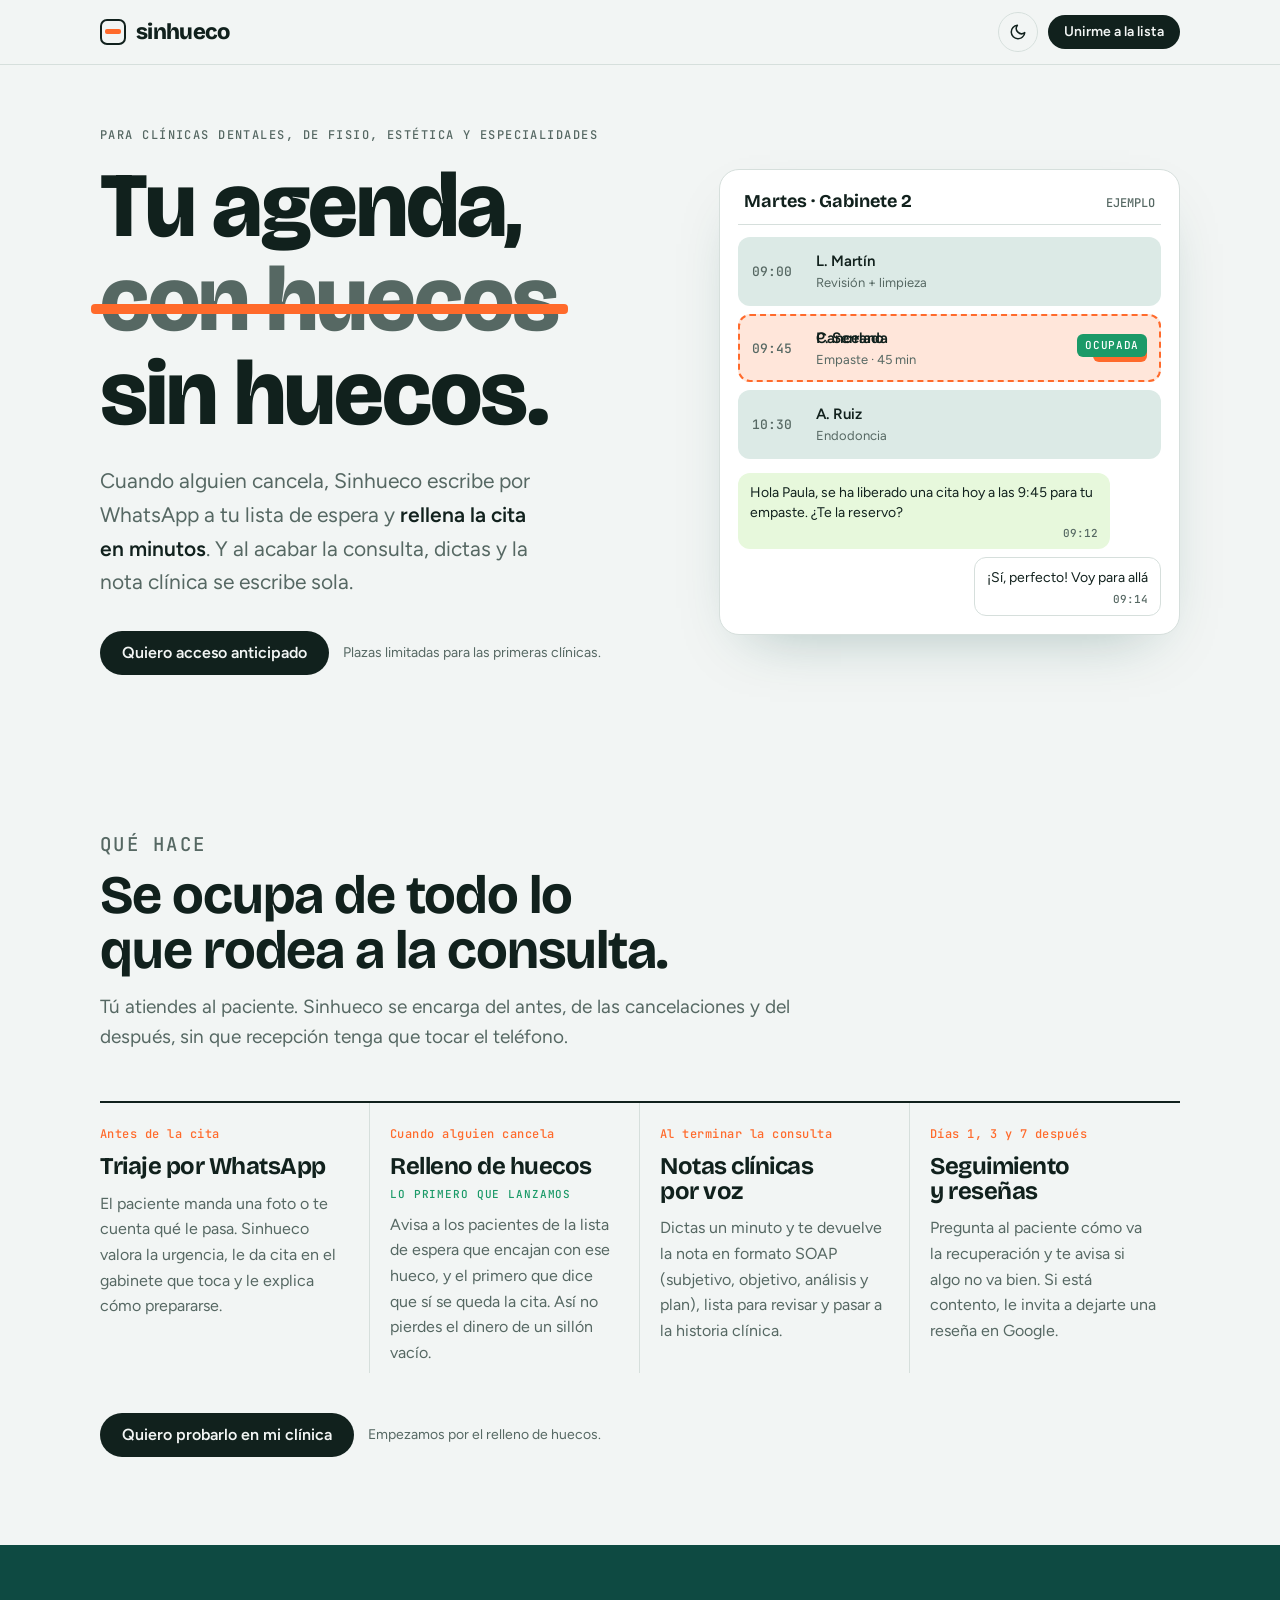
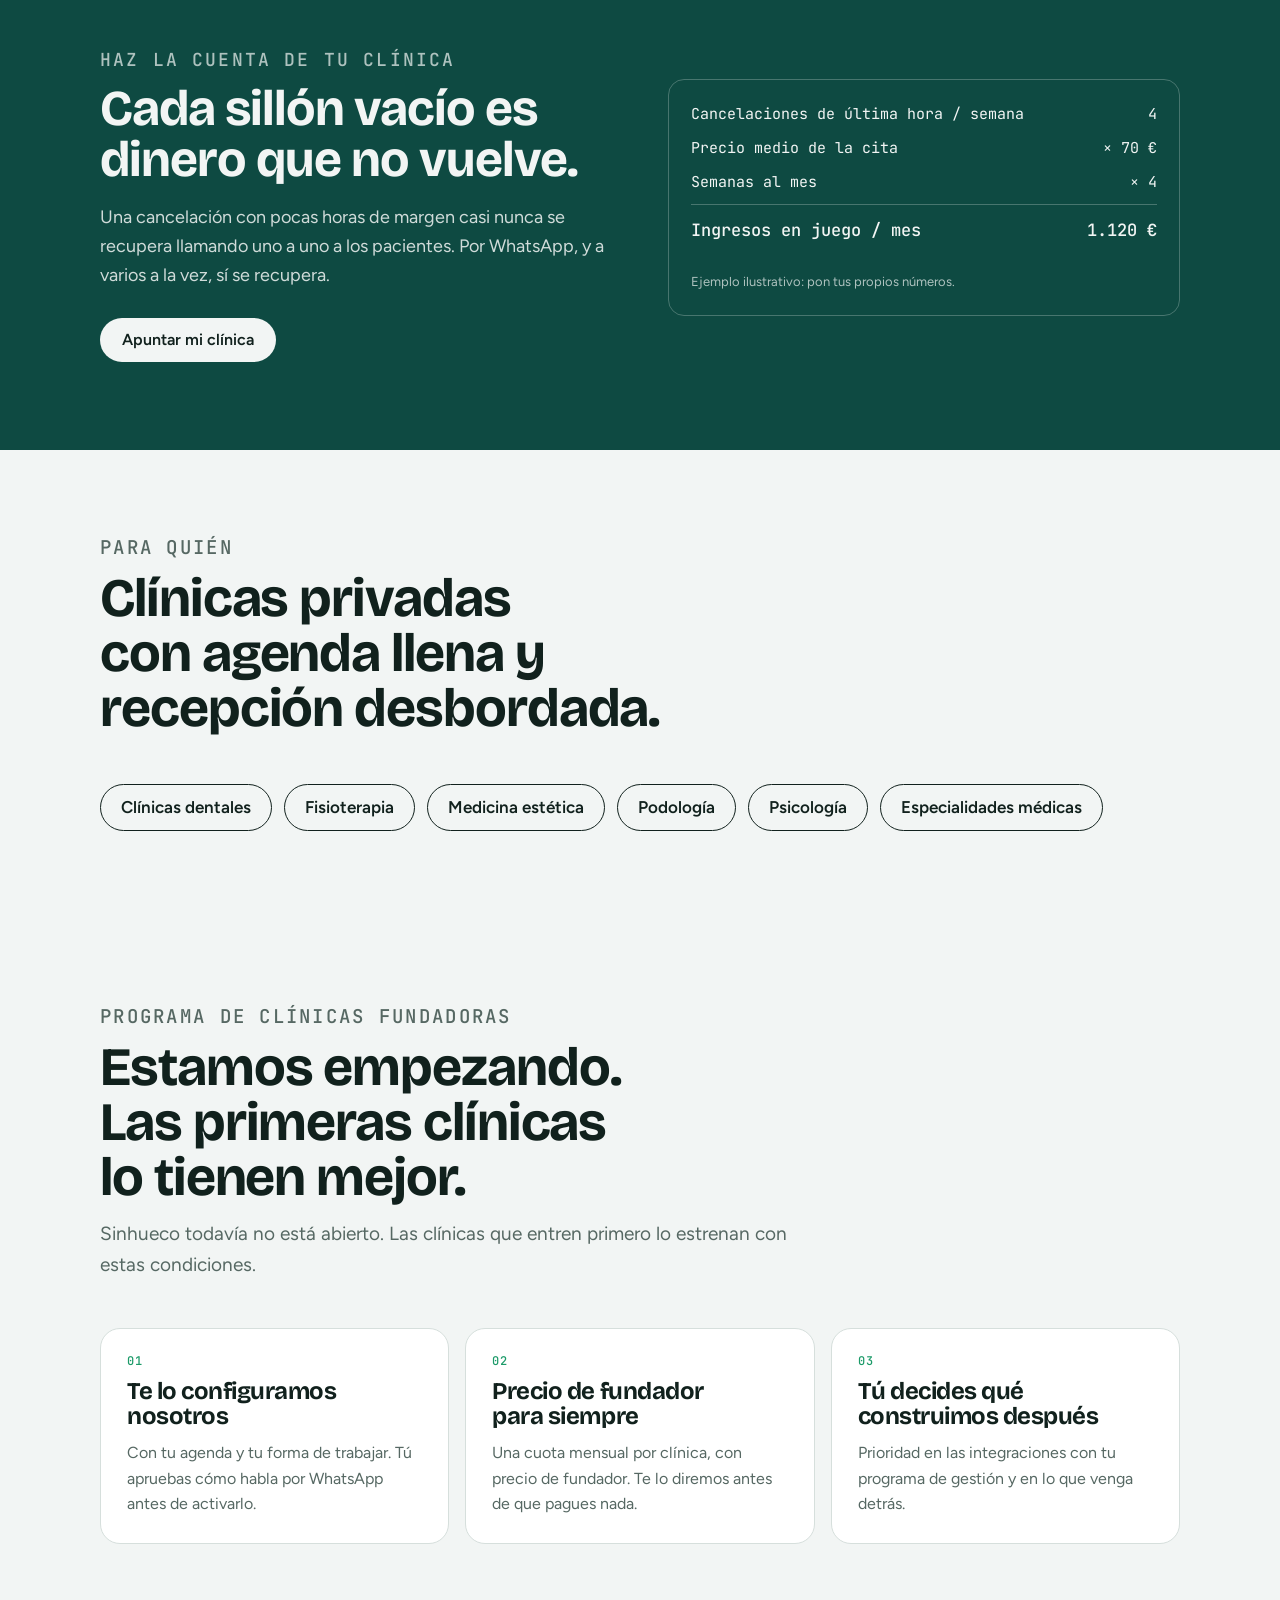
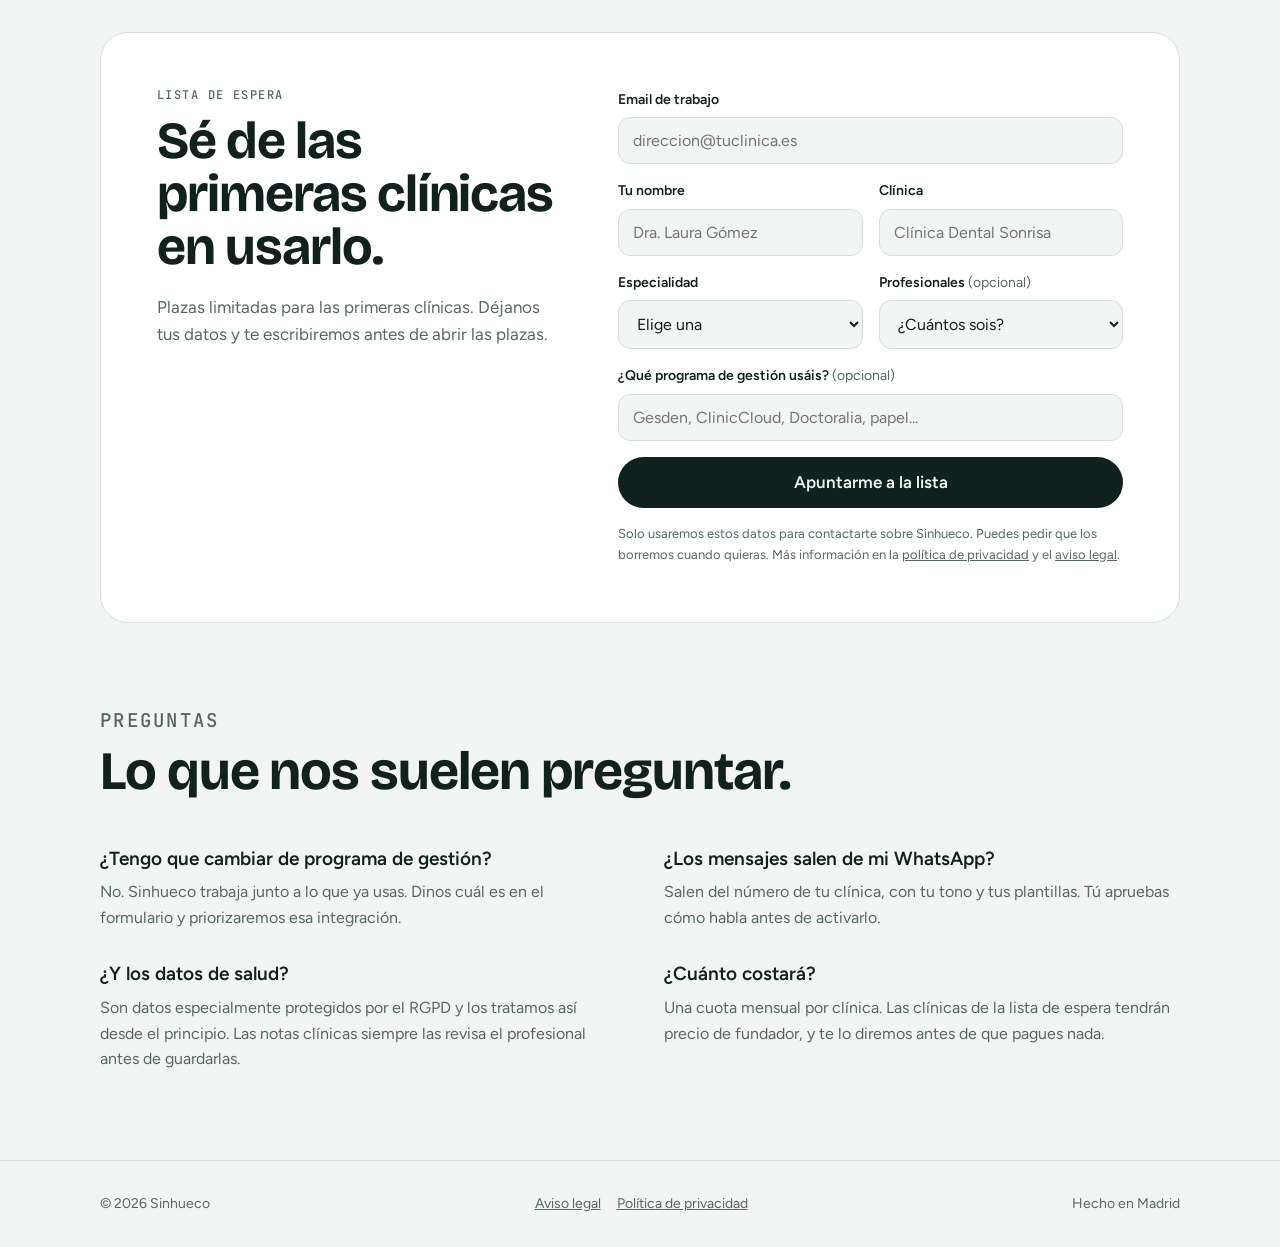
==== commit 64ba7318: "Añadir aviso legal y política de privacidad Páginas legales con el mismo estilo que la landing. Los " ====
--- a/index.html
+++ b/index.html
@@ -466,7 +466,7 @@
           <input class="hp" type="text" name="_honey" tabindex="-1" autocomplete="off" aria-hidden="true">
           <button class="btn" type="submit" id="wl-btn">Apuntarme a la lista</button>
           <p class="msg" id="wl-msg" role="status" aria-live="polite"></p>
-          <p class="legal">Solo usaremos estos datos para contactarte sobre Sinhueco. Puedes pedir que los borremos cuando quieras.</p>
+          <p class="legal">Solo usaremos estos datos para contactarte sobre Sinhueco. Puedes pedir que los borremos cuando quieras. Más información en la <a href="politica-privacidad.html">política de privacidad</a> y el <a href="aviso-legal.html">aviso legal</a>.</p>
         </form>
       </div>
     </div>
@@ -489,6 +489,7 @@
 <footer>
   <div class="wrap">
     <span>© 2026 Sinhueco</span>
+    <span style="display:flex;gap:16px;flex-wrap:wrap"><a href="aviso-legal.html">Aviso legal</a><a href="politica-privacidad.html">Política de privacidad</a></span>
     <span>Hecho en Madrid</span>
   </div>
 </footer>
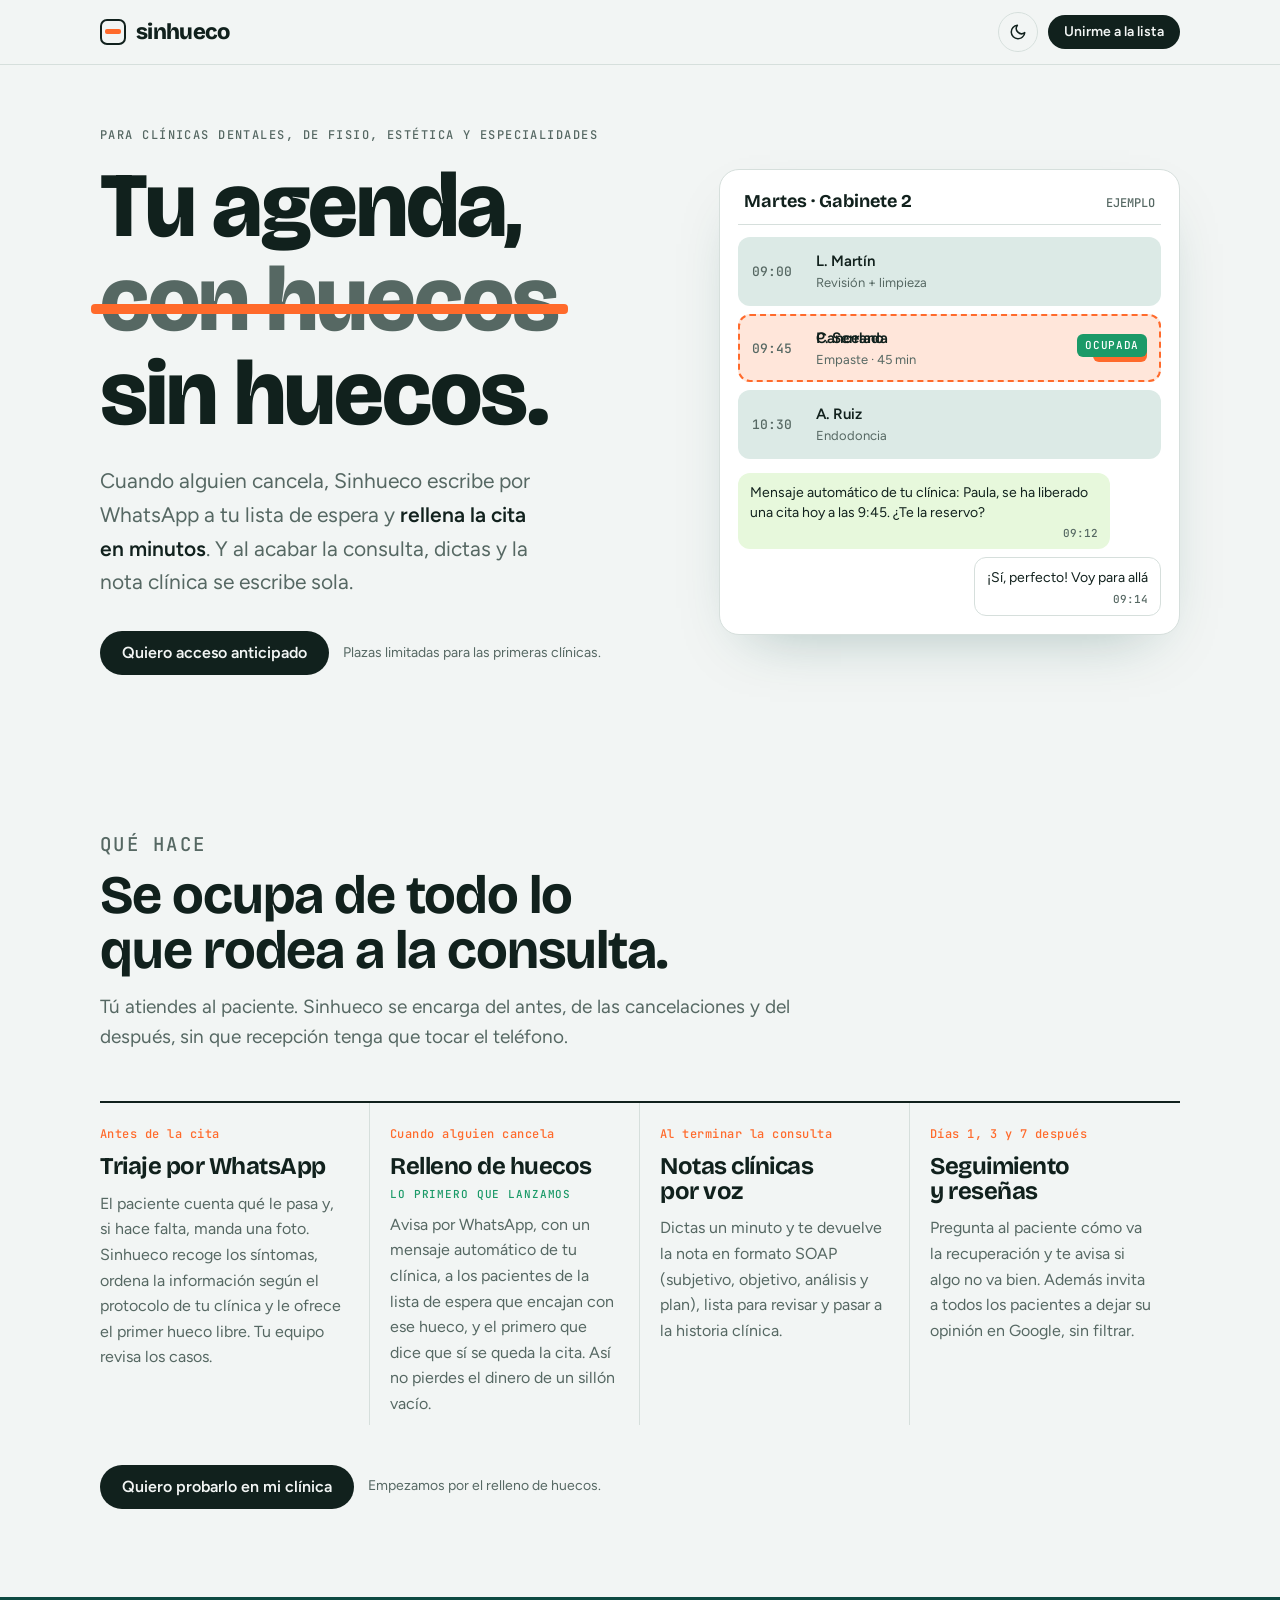
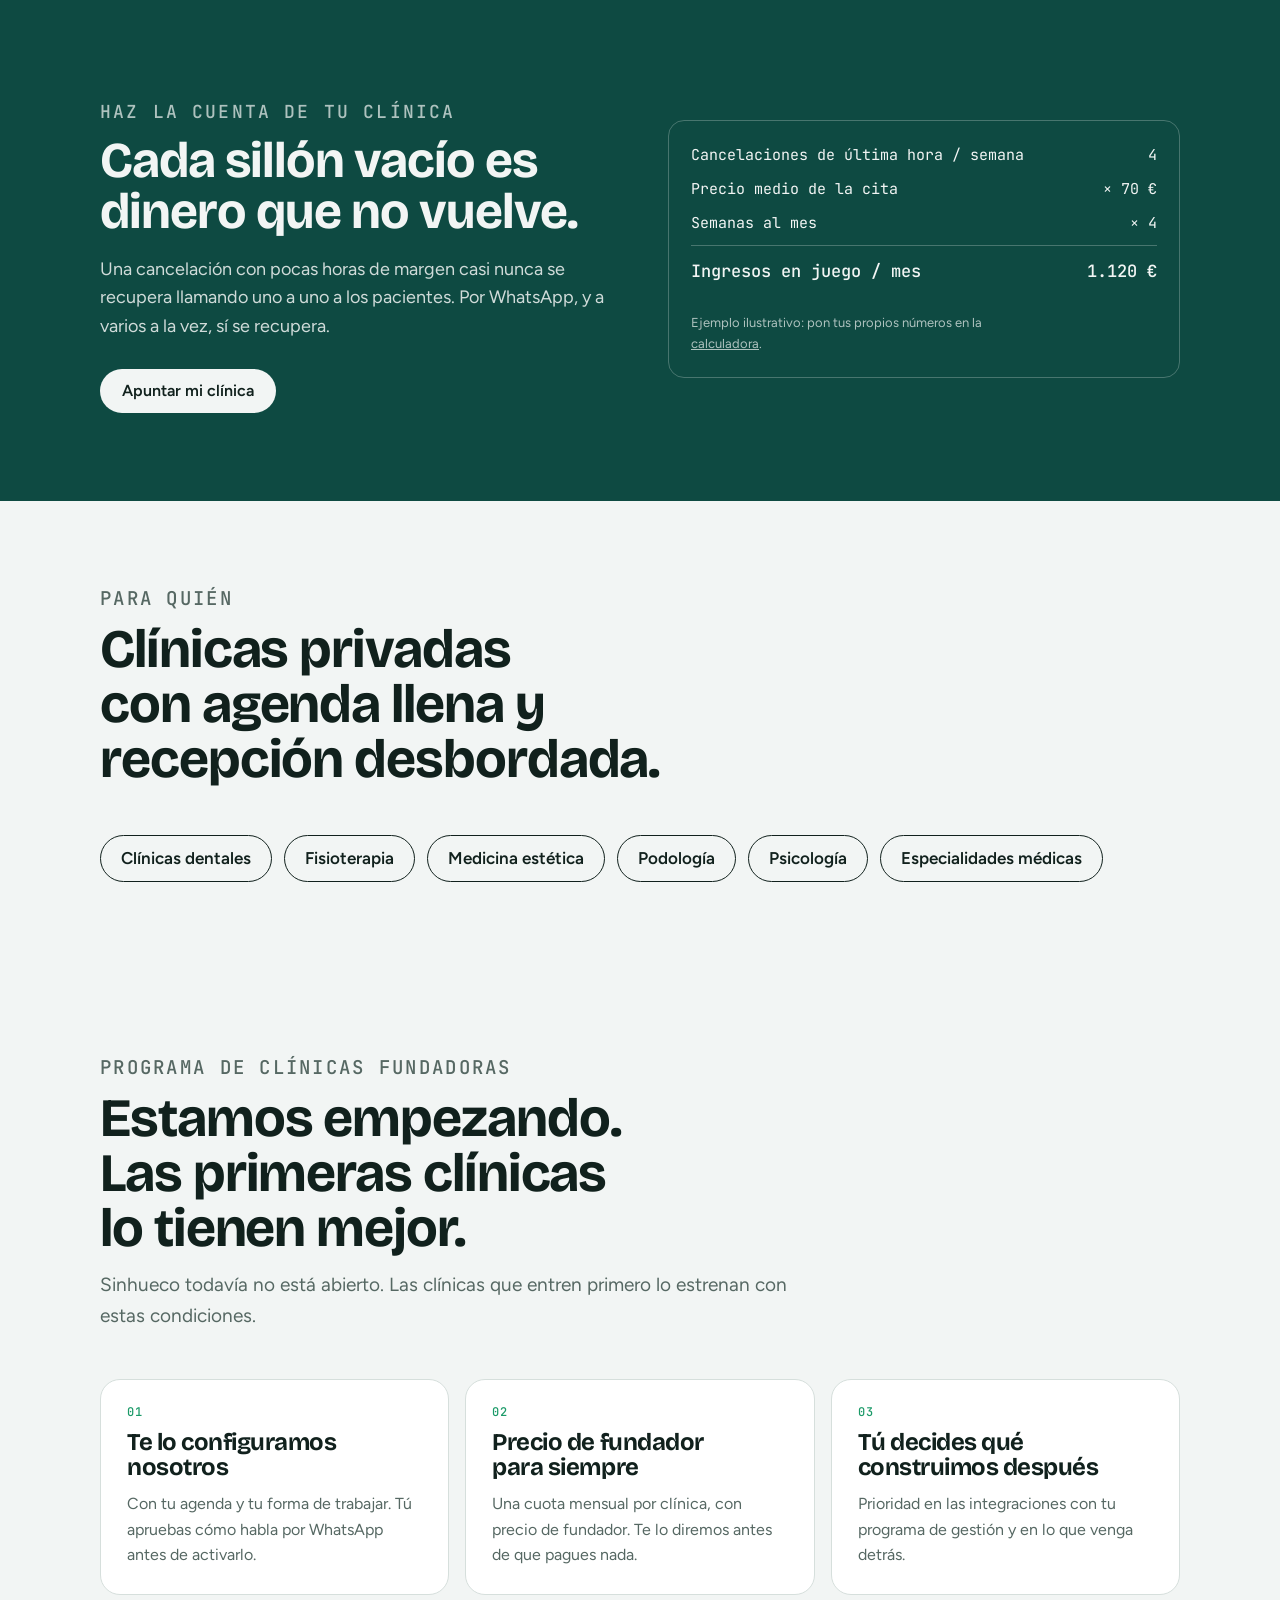
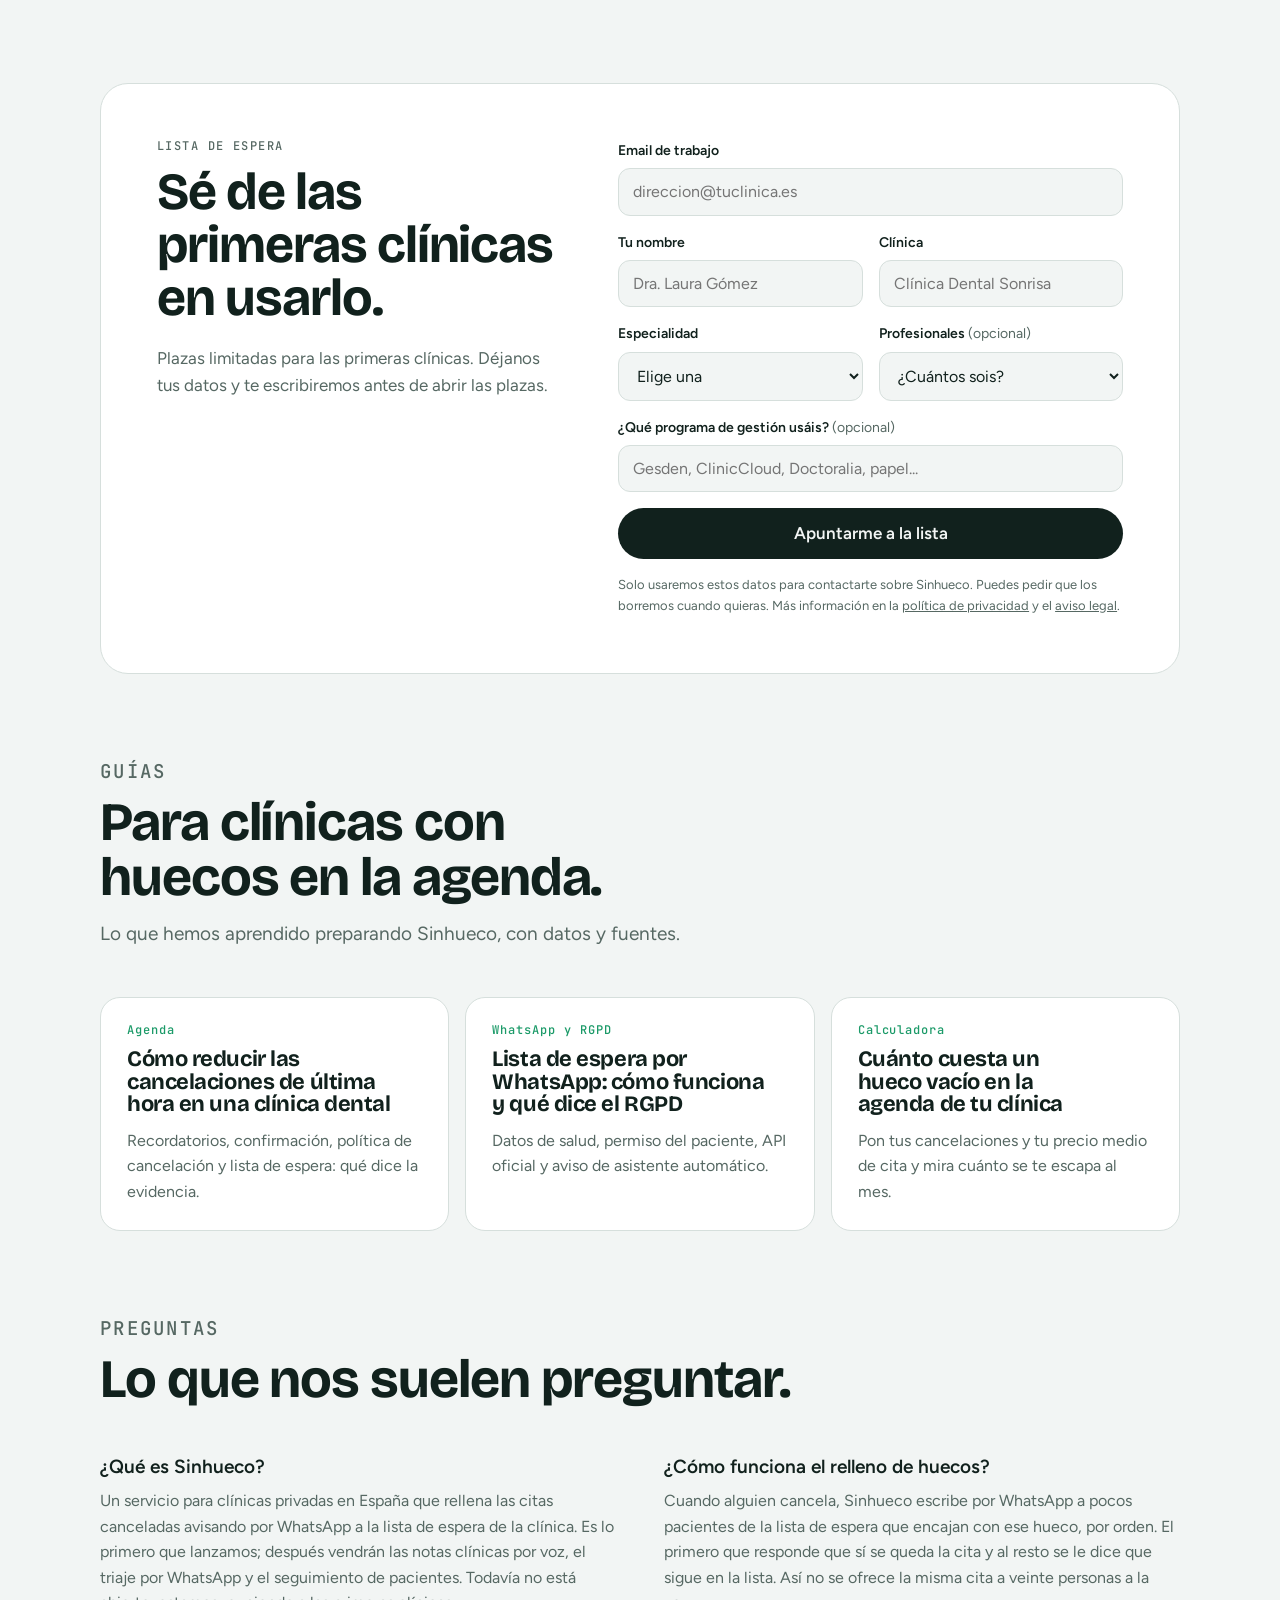
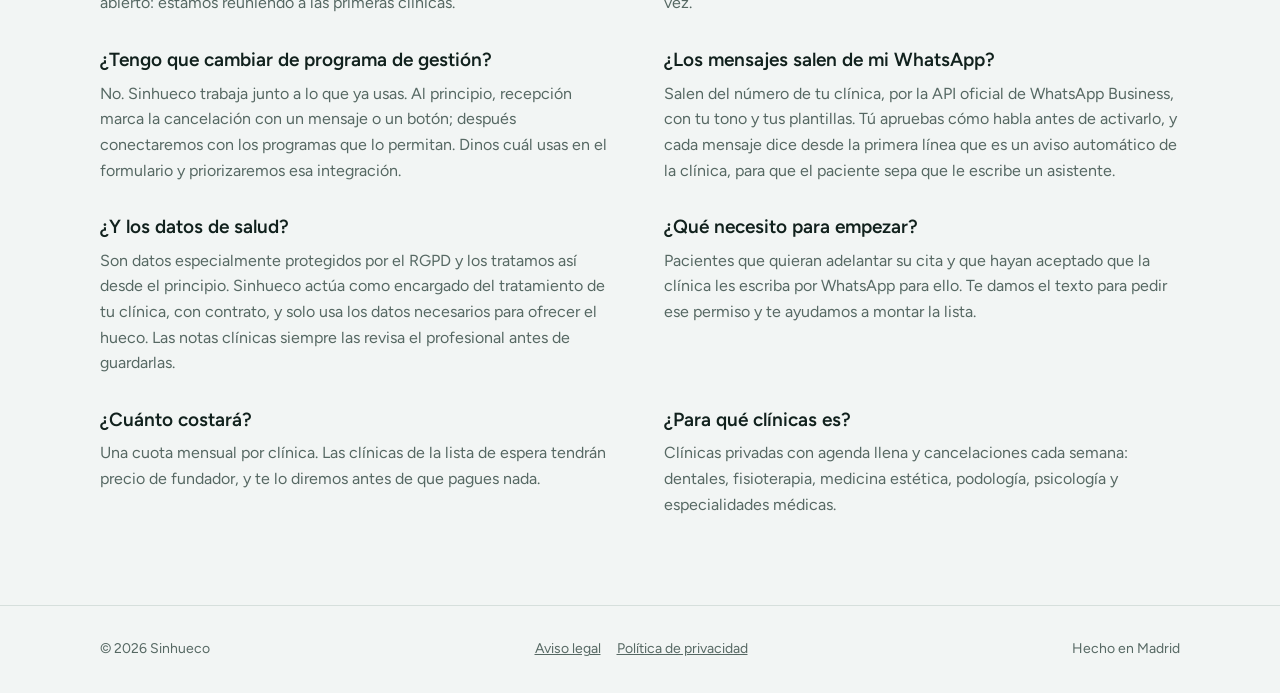
==== commit 7fe10cb0: "SEO y GEO: robots, sitemap, llms.txt, FAQ y tres guías con fuentes - robots.txt que permite buscador" ====
--- a/index.html
+++ b/index.html
@@ -3,8 +3,10 @@
 <head>
 <meta charset="utf-8">
 <meta name="viewport" content="width=device-width, initial-scale=1, viewport-fit=cover">
-<title>Sinhueco · Rellena las cancelaciones de tu clínica por WhatsApp</title>
-<meta name="description" content="Sinhueco rellena las cancelaciones de tu clínica por WhatsApp, escribe tus notas clínicas por voz y se ocupa del seguimiento. Únete a la lista de espera.">
+<title>Lista de espera por WhatsApp para rellenar cancelaciones · Sinhueco</title>
+<meta name="description" content="Cuando un paciente cancela, Sinhueco avisa por WhatsApp a la lista de espera de tu clínica y el primero que acepta se queda la cita. Para clínicas dentales, fisio, estética y más.">
+<!-- URLs canónicas: si se compra sinhueco.com, sustituir https://sinhueco.vercel.app por https://sinhueco.com
+     en todos los .html, sitemap.xml, robots.txt, llms.txt y llms-full.txt (buscar y reemplazar) y redirigir el dominio viejo con un 301. -->
 <link rel="canonical" href="https://sinhueco.vercel.app/">
 <link rel="alternate" hreflang="es-ES" href="https://sinhueco.vercel.app/">
 <link rel="alternate" hreflang="x-default" href="https://sinhueco.vercel.app/">
@@ -32,18 +34,120 @@
       "@type": "Organization",
       "@id": "https://sinhueco.vercel.app/#org",
       "name": "Sinhueco",
-      "url": "https://sinhueco.vercel.app/"
+      "url": "https://sinhueco.vercel.app/",
+      "description": "Startup española que prepara automatizaciones con IA para clínicas privadas, empezando por el relleno de citas canceladas por WhatsApp.",
+      "areaServed": "ES",
+      "address": {
+        "@type": "PostalAddress",
+        "addressLocality": "Madrid",
+        "addressCountry": "ES"
+      }
+    },
+    {
+      "@type": "WebSite",
+      "@id": "https://sinhueco.vercel.app/#web",
+      "name": "Sinhueco",
+      "url": "https://sinhueco.vercel.app/",
+      "inLanguage": "es-ES",
+      "publisher": {
+        "@id": "https://sinhueco.vercel.app/#org"
+      }
     },
     {
       "@type": "SoftwareApplication",
+      "@id": "https://sinhueco.vercel.app/#app",
       "name": "Sinhueco",
       "url": "https://sinhueco.vercel.app/",
       "applicationCategory": "BusinessApplication",
+      "applicationSubCategory": "Gestión de citas y lista de espera para clínicas",
       "operatingSystem": "Web",
       "inLanguage": "es-ES",
       "areaServed": "ES",
-      "description": "Automatizaciones con IA para clínicas privadas: relleno de citas canceladas por WhatsApp con la lista de espera, notas clínicas por voz y seguimiento de pacientes.",
-      "publisher": { "@id": "https://sinhueco.vercel.app/#org" }
+      "description": "Relleno de citas canceladas en clínicas privadas: cuando un paciente cancela, avisa por WhatsApp a la lista de espera de la clínica y el primero que acepta se queda la cita. En preparación: notas clínicas SOAP por voz, triaje por WhatsApp y seguimiento de pacientes.",
+      "featureList": [
+        "Relleno de huecos por cancelación avisando por WhatsApp a la lista de espera",
+        "Aviso en cascada: el primer paciente que confirma se queda la cita",
+        "Mensajes desde el número de la clínica por la API oficial de WhatsApp Business",
+        "Funciona junto al programa de gestión actual de la clínica"
+      ],
+      "audience": {
+        "@type": "BusinessAudience",
+        "audienceType": "Clínicas privadas: dentales, fisioterapia, medicina estética, podología, psicología y especialidades médicas"
+      },
+      "publisher": {
+        "@id": "https://sinhueco.vercel.app/#org"
+      }
+    },
+    {
+      "@type": "FAQPage",
+      "@id": "https://sinhueco.vercel.app/#faq",
+      "inLanguage": "es-ES",
+      "mainEntity": [
+        {
+          "@type": "Question",
+          "name": "¿Qué es Sinhueco?",
+          "acceptedAnswer": {
+            "@type": "Answer",
+            "text": "Un servicio para clínicas privadas en España que rellena las citas canceladas avisando por WhatsApp a la lista de espera de la clínica. Es lo primero que lanzamos; después vendrán las notas clínicas por voz, el triaje por WhatsApp y el seguimiento de pacientes. Todavía no está abierto: estamos reuniendo a las primeras clínicas."
+          }
+        },
+        {
+          "@type": "Question",
+          "name": "¿Cómo funciona el relleno de huecos?",
+          "acceptedAnswer": {
+            "@type": "Answer",
+            "text": "Cuando alguien cancela, Sinhueco escribe por WhatsApp a pocos pacientes de la lista de espera que encajan con ese hueco, por orden. El primero que responde que sí se queda la cita y al resto se le dice que sigue en la lista. Así no se ofrece la misma cita a veinte personas a la vez."
+          }
+        },
+        {
+          "@type": "Question",
+          "name": "¿Tengo que cambiar de programa de gestión?",
+          "acceptedAnswer": {
+            "@type": "Answer",
+            "text": "No. Sinhueco trabaja junto a lo que ya usas. Al principio, recepción marca la cancelación con un mensaje o un botón; después conectaremos con los programas que lo permitan. Dinos cuál usas en el formulario y priorizaremos esa integración."
+          }
+        },
+        {
+          "@type": "Question",
+          "name": "¿Los mensajes salen de mi WhatsApp?",
+          "acceptedAnswer": {
+            "@type": "Answer",
+            "text": "Salen del número de tu clínica, por la API oficial de WhatsApp Business, con tu tono y tus plantillas. Tú apruebas cómo habla antes de activarlo, y cada mensaje dice desde la primera línea que es un aviso automático de la clínica, para que el paciente sepa que le escribe un asistente."
+          }
+        },
+        {
+          "@type": "Question",
+          "name": "¿Y los datos de salud?",
+          "acceptedAnswer": {
+            "@type": "Answer",
+            "text": "Son datos especialmente protegidos por el RGPD y los tratamos así desde el principio. Sinhueco actúa como encargado del tratamiento de tu clínica, con contrato, y solo usa los datos necesarios para ofrecer el hueco. Las notas clínicas siempre las revisa el profesional antes de guardarlas."
+          }
+        },
+        {
+          "@type": "Question",
+          "name": "¿Qué necesito para empezar?",
+          "acceptedAnswer": {
+            "@type": "Answer",
+            "text": "Pacientes que quieran adelantar su cita y que hayan aceptado que la clínica les escriba por WhatsApp para ello. Te damos el texto para pedir ese permiso y te ayudamos a montar la lista."
+          }
+        },
+        {
+          "@type": "Question",
+          "name": "¿Cuánto costará?",
+          "acceptedAnswer": {
+            "@type": "Answer",
+            "text": "Una cuota mensual por clínica. Las clínicas de la lista de espera tendrán precio de fundador, y te lo diremos antes de que pagues nada."
+          }
+        },
+        {
+          "@type": "Question",
+          "name": "¿Para qué clínicas es?",
+          "acceptedAnswer": {
+            "@type": "Answer",
+            "text": "Clínicas privadas con agenda llena y cancelaciones cada semana: dentales, fisioterapia, medicina estética, podología, psicología y especialidades médicas."
+          }
+        }
+      ]
     }
   ]
 }
@@ -195,6 +299,9 @@
 .perk .num{font:500 12px/1 var(--mono);color:var(--fill);letter-spacing:.08em}
 .perk h3{font-size:24px;font-weight:700}
 .perk p{color:var(--muted);font-size:16px}
+.perk.guide{text-decoration:none;transition:border-color .2s ease,transform .15s var(--ease)}
+.perk.guide:hover{border-color:var(--ink);transform:translateY(-2px)}
+.perk.guide h3{font-size:22px}
 
 /* waitlist */
 .wl{background:var(--surface);border:1px solid var(--line);border-radius:28px;padding:clamp(24px,5vw,56px);display:grid;grid-template-columns:.9fr 1.1fr;gap:48px}
@@ -277,7 +384,7 @@
 
 <nav aria-label="Principal">
   <div class="wrap">
-    <a class="logo" href="#" aria-label="Sinhueco, ir al inicio"><span class="logo-mark" aria-hidden="true"></span>sinhueco</a>
+    <a class="logo" href="./" aria-label="Sinhueco, ir al inicio"><span class="logo-mark" aria-hidden="true"></span>sinhueco</a>
     <div class="nav-actions">
       <button class="icon-btn" type="button" id="theme-btn" aria-label="Cambiar tema claro/oscuro" title="Cambiar tema">
         <svg class="i-moon" viewBox="0 0 24 24" fill="none" stroke="currentColor" stroke-width="2" stroke-linecap="round" stroke-linejoin="round" aria-hidden="true"><path d="M21 12.8A9 9 0 1 1 11.2 3a7 7 0 0 0 9.8 9.8z"/></svg>
@@ -301,7 +408,7 @@
       </div>
     </div>
 
-    <div class="agenda" role="img" aria-label="Ejemplo: una cita de las 9:45 se cancela, Sinhueco avisa por WhatsApp a una paciente de la lista de espera y ella acepta, así que el hueco queda ocupado.">
+    <div class="agenda" role="img" aria-label="Ejemplo: una cita de las 9:45 se cancela, Sinhueco manda un aviso automático por WhatsApp a una paciente de la lista de espera y ella acepta, así que el hueco queda ocupado.">
       <div class="agenda-head"><b>Martes · Gabinete 2</b><span>EJEMPLO</span></div>
       <ul class="slots">
         <li class="slot"><time>09:00</time><div><div class="who">L. Martín</div><div class="what">Revisión + limpieza</div></div><span></span></li>
@@ -312,7 +419,7 @@
         <li class="slot"><time>10:30</time><div><div class="who">A. Ruiz</div><div class="what">Endodoncia</div></div><span></span></li>
       </ul>
       <div class="wa">
-        <div class="bubble">Hola Paula, se ha liberado una cita hoy a las 9:45 para tu empaste. ¿Te la reservo?<small>09:12</small></div>
+        <div class="bubble">Mensaje automático de tu clínica: Paula, se ha liberado una cita hoy a las 9:45. ¿Te la reservo?<small>09:12</small></div>
         <div class="bubble them">¡Sí, perfecto! Voy para allá<small>09:14</small></div>
       </div>
     </div>
@@ -330,12 +437,12 @@
       <div class="step reveal">
         <span class="when">Antes de la cita</span>
         <h3>Triaje por WhatsApp</h3>
-        <p>El paciente manda una foto o te cuenta qué le pasa. Sinhueco valora la urgencia, le da cita en el gabinete que toca y le explica cómo prepararse.</p>
+        <p>El paciente cuenta qué le pasa y, si hace falta, manda una foto. Sinhueco recoge los síntomas, ordena la información según el protocolo de tu clínica y le ofrece el primer hueco libre. Tu equipo revisa los casos.</p>
       </div>
       <div class="step star reveal">
         <span class="when">Cuando alguien cancela</span>
         <h3>Relleno de huecos</h3>
-        <p>Avisa a los pacientes de la lista de espera que encajan con ese hueco, y el primero que dice que sí se queda la cita. Así no pierdes el dinero de un sillón vacío.</p>
+        <p>Avisa por WhatsApp, con un mensaje automático de tu clínica, a los pacientes de la lista de espera que encajan con ese hueco, y el primero que dice que sí se queda la cita. Así no pierdes el dinero de un sillón vacío.</p>
       </div>
       <div class="step reveal">
         <span class="when">Al terminar la consulta</span>
@@ -345,7 +452,7 @@
       <div class="step reveal">
         <span class="when">Días 1, 3 y 7 después</span>
         <h3>Seguimiento y reseñas</h3>
-        <p>Pregunta al paciente cómo va la recuperación y te avisa si algo no va bien. Si está contento, le invita a dejarte una reseña en Google.</p>
+        <p>Pregunta al paciente cómo va la recuperación y te avisa si algo no va bien. Además invita a todos los pacientes a dejar su opinión en Google, sin filtrar.</p>
       </div>
     </div>
     <div class="sec-cta reveal">
@@ -368,7 +475,7 @@
       <div><span>Precio medio de la cita</span><span>× 70 €</span></div>
       <div><span>Semanas al mes</span><span>× 4</span></div>
       <div class="total"><span>Ingresos en juego / mes</span><span>1.120 €</span></div>
-      <p class="note">Ejemplo ilustrativo: pon tus propios números.</p>
+      <p class="note">Ejemplo ilustrativo: pon tus propios números en la <a href="coste-hueco-agenda-clinica.html">calculadora</a>.</p>
     </div>
   </div>
 </section>
@@ -473,14 +580,45 @@
   </div>
 </section>
 
+<section id="guias" style="padding-top:0">
+  <div class="wrap">
+    <div class="sec-head reveal">
+      <p class="eyebrow">Guías</p>
+      <h2>Para clínicas con huecos en la agenda.</h2>
+      <p>Lo que hemos aprendido preparando Sinhueco, con datos y fuentes.</p>
+    </div>
+    <div class="perk-grid">
+      <a class="perk guide reveal" href="reducir-cancelaciones-clinica-dental.html">
+        <span class="num">Agenda</span>
+        <h3>Cómo reducir las cancelaciones de última hora en una clínica dental</h3>
+        <p>Recordatorios, confirmación, política de cancelación y lista de espera: qué dice la evidencia.</p>
+      </a>
+      <a class="perk guide reveal" href="lista-espera-whatsapp-rgpd.html">
+        <span class="num">WhatsApp y RGPD</span>
+        <h3>Lista de espera por WhatsApp: cómo funciona y qué dice el RGPD</h3>
+        <p>Datos de salud, permiso del paciente, API oficial y aviso de asistente automático.</p>
+      </a>
+      <a class="perk guide reveal" href="coste-hueco-agenda-clinica.html">
+        <span class="num">Calculadora</span>
+        <h3>Cuánto cuesta un hueco vacío en la agenda de tu clínica</h3>
+        <p>Pon tus cancelaciones y tu precio medio de cita y mira cuánto se te escapa al mes.</p>
+      </a>
+    </div>
+  </div>
+</section>
+
 <section style="padding-top:0">
   <div class="wrap">
     <div class="sec-head reveal"><p class="eyebrow">Preguntas</p><h2>Lo que nos suelen preguntar.</h2></div>
     <div class="faq">
-      <div class="reveal"><h3>¿Tengo que cambiar de programa de gestión?</h3><p>No. Sinhueco trabaja junto a lo que ya usas. Dinos cuál es en el formulario y priorizaremos esa integración.</p></div>
-      <div class="reveal"><h3>¿Los mensajes salen de mi WhatsApp?</h3><p>Salen del número de tu clínica, con tu tono y tus plantillas. Tú apruebas cómo habla antes de activarlo.</p></div>
-      <div class="reveal"><h3>¿Y los datos de salud?</h3><p>Son datos especialmente protegidos por el RGPD y los tratamos así desde el principio. Las notas clínicas siempre las revisa el profesional antes de guardarlas.</p></div>
+      <div class="reveal"><h3>¿Qué es Sinhueco?</h3><p>Un servicio para clínicas privadas en España que rellena las citas canceladas avisando por WhatsApp a la lista de espera de la clínica. Es lo primero que lanzamos; después vendrán las notas clínicas por voz, el triaje por WhatsApp y el seguimiento de pacientes. Todavía no está abierto: estamos reuniendo a las primeras clínicas.</p></div>
+      <div class="reveal"><h3>¿Cómo funciona el relleno de huecos?</h3><p>Cuando alguien cancela, Sinhueco escribe por WhatsApp a pocos pacientes de la lista de espera que encajan con ese hueco, por orden. El primero que responde que sí se queda la cita y al resto se le dice que sigue en la lista. Así no se ofrece la misma cita a veinte personas a la vez.</p></div>
+      <div class="reveal"><h3>¿Tengo que cambiar de programa de gestión?</h3><p>No. Sinhueco trabaja junto a lo que ya usas. Al principio, recepción marca la cancelación con un mensaje o un botón; después conectaremos con los programas que lo permitan. Dinos cuál usas en el formulario y priorizaremos esa integración.</p></div>
+      <div class="reveal"><h3>¿Los mensajes salen de mi WhatsApp?</h3><p>Salen del número de tu clínica, por la API oficial de WhatsApp Business, con tu tono y tus plantillas. Tú apruebas cómo habla antes de activarlo, y cada mensaje dice desde la primera línea que es un aviso automático de la clínica, para que el paciente sepa que le escribe un asistente.</p></div>
+      <div class="reveal"><h3>¿Y los datos de salud?</h3><p>Son datos especialmente protegidos por el RGPD y los tratamos así desde el principio. Sinhueco actúa como encargado del tratamiento de tu clínica, con contrato, y solo usa los datos necesarios para ofrecer el hueco. Las notas clínicas siempre las revisa el profesional antes de guardarlas.</p></div>
+      <div class="reveal"><h3>¿Qué necesito para empezar?</h3><p>Pacientes que quieran adelantar su cita y que hayan aceptado que la clínica les escriba por WhatsApp para ello. Te damos el texto para pedir ese permiso y te ayudamos a montar la lista.</p></div>
       <div class="reveal"><h3>¿Cuánto costará?</h3><p>Una cuota mensual por clínica. Las clínicas de la lista de espera tendrán precio de fundador, y te lo diremos antes de que pagues nada.</p></div>
+      <div class="reveal"><h3>¿Para qué clínicas es?</h3><p>Clínicas privadas con agenda llena y cancelaciones cada semana: dentales, fisioterapia, medicina estética, podología, psicología y especialidades médicas.</p></div>
     </div>
   </div>
 </section>
